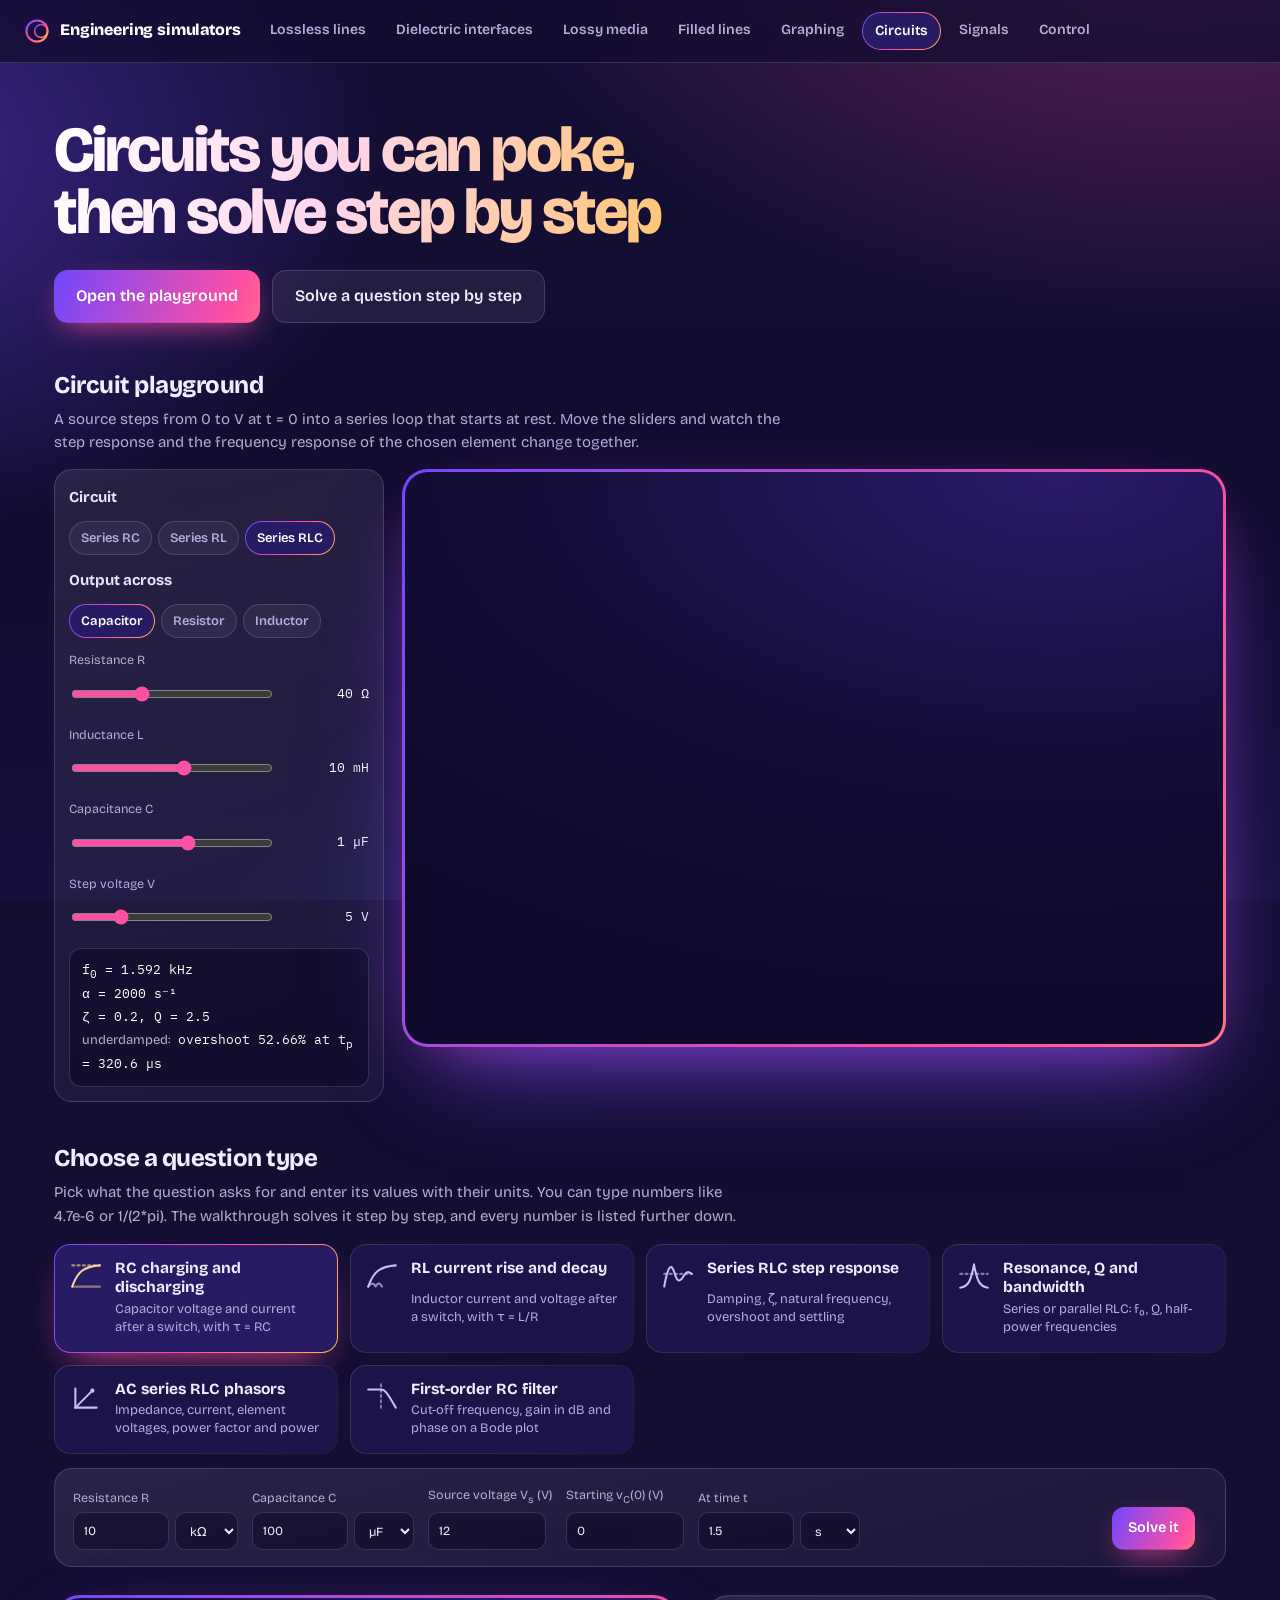
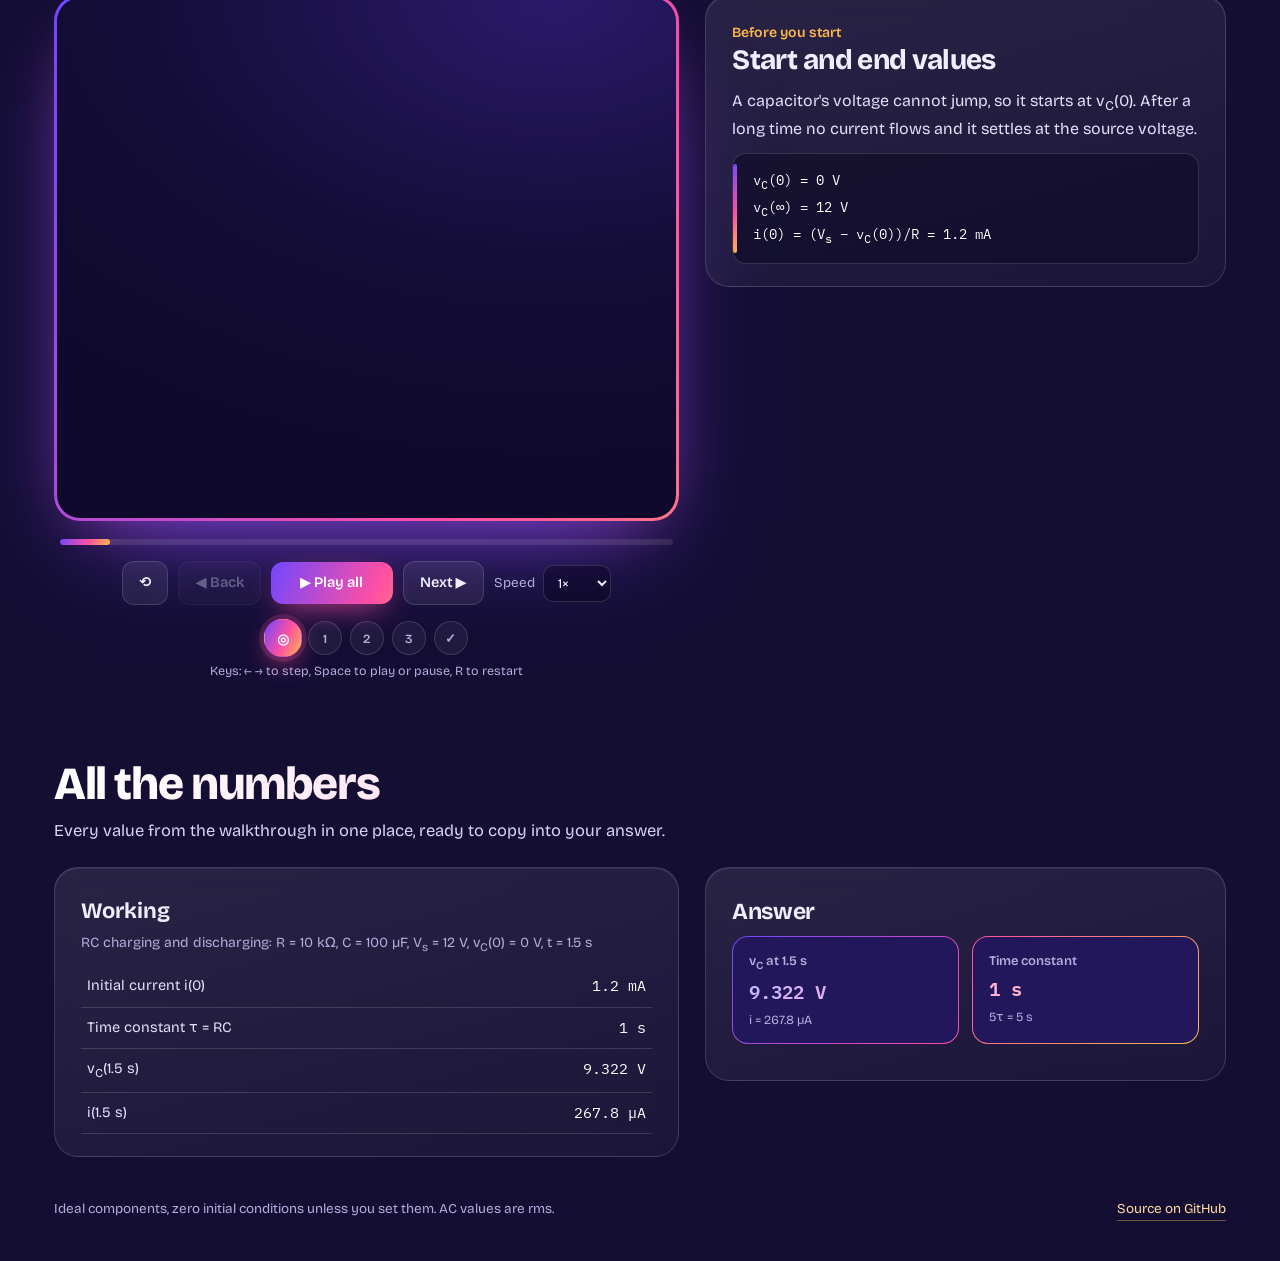
==== circuits.html @ 30e0de11 "Add graphing, circuits, signals and control simulators - Graphing calculator: Desmos-style playgroun" ====
<!DOCTYPE html>
<html lang="en">
<head>
<meta charset="utf-8">
<meta name="viewport" content="width=device-width, initial-scale=1">
<title>Circuits — Engineering simulators</title>
<meta name="description" content="Live RC, RL and RLC circuit playground with step and frequency response, plus step-by-step transients, resonance, AC phasors and filters.">
<meta name="theme-color" content="#150f36">
<link rel="icon" href="data:image/svg+xml,%3Csvg xmlns='http://www.w3.org/2000/svg' viewBox='0 0 32 32'%3E%3Cdefs%3E%3ClinearGradient id='g' x1='0' y1='0' x2='1' y2='1'%3E%3Cstop offset='0' stop-color='%237047ff'/%3E%3Cstop offset='.55' stop-color='%23ff4fa3'/%3E%3Cstop offset='1' stop-color='%23ffb84d'/%3E%3C/linearGradient%3E%3C/defs%3E%3Ccircle cx='16' cy='16' r='14' fill='none' stroke='url(%23g)' stroke-width='3'/%3E%3Ccircle cx='21' cy='16' r='9' fill='none' stroke='url(%23g)' stroke-width='2'/%3E%3Cline x1='2' y1='16' x2='30' y2='16' stroke='url(%23g)' stroke-width='2'/%3E%3C/svg%3E">
<link rel="preconnect" href="https://fonts.googleapis.com">
<link rel="preconnect" href="https://fonts.gstatic.com" crossorigin>
<link href="https://fonts.googleapis.com/css2?family=Bricolage+Grotesque:opsz,wght@12..96,400..800&family=IBM+Plex+Mono:wght@400;600&display=swap" rel="stylesheet">
<link rel="stylesheet" href="site.css">
</head>
<body>
<nav class="topnav" aria-label="Simulators"><a class="brand" href="index.html"><svg viewBox="0 0 32 32" aria-hidden="true"><defs><linearGradient id="bg" x1="0" y1="0" x2="1" y2="1"><stop offset="0" stop-color="#7047ff"/><stop offset=".55" stop-color="#ff4fa3"/><stop offset="1" stop-color="#ffb84d"/></linearGradient></defs><circle cx="16" cy="16" r="13" fill="none" stroke="url(#bg)" stroke-width="2.6"/><circle cx="21" cy="16" r="8" fill="none" stroke="url(#bg)" stroke-width="1.8"/><path d="M3 16 H29" stroke="url(#bg)" stroke-width="1.8"/></svg><span>Engineering simulators</span></a><div class="navlinks"><a href="lossless.html">Lossless lines</a><a href="interfaces.html">Dielectric interfaces</a><a href="lossy-media.html">Lossy media</a><a href="filled-lines.html">Filled lines</a><a href="graph.html">Graphing</a><a href="circuits.html" aria-current="page">Circuits</a><a href="signals.html">Signals</a><a href="control.html">Control</a></div><script>(function(){var a=document.querySelector(".navlinks [aria-current]");if(a){var p=a.parentNode;if(p.scrollWidth>p.clientWidth)p.scrollLeft=a.offsetLeft-p.offsetLeft-p.clientWidth/2+a.offsetWidth/2;}})();</script></nav>
<header class="hero">
  <div>
    <h1 class="rise">Circuits you can poke, then solve step by step</h1>
    <div class="cta rise d1">
      <button class="btn primary big" id="hPlay">Open the playground</button>
      <button class="btn big" id="hPick">Solve a question step by step</button>
    </div>
  </div>
</header>

<section class="play" id="play">
  <div class="play-head">
    <h2>Circuit playground</h2>
    <p>A source steps from 0 to V at t = 0 into a series loop that starts at rest. Move the sliders and watch the step response and the frequency response of the chosen element change together.</p>
  </div>
  <div class="play-grid">
    <div class="play-side">
      <h3>Circuit</h3>
      <div class="seg2" id="ckCkt"><button type="button" data-v="RC">Series RC</button><button type="button" data-v="RL">Series RL</button><button type="button" data-v="RLC">Series RLC</button></div>
      <h3>Output across</h3>
      <div class="seg2" id="ckOut"><button type="button" data-v="C">Capacitor</button><button type="button" data-v="R">Resistor</button><button type="button" data-v="L">Inductor</button></div>
      <label class="ctl"><span>Resistance R</span><span class="row"><input type="range" id="ckR"><output id="ckRo"></output></span></label>
      <label class="ctl" id="rowL"><span>Inductance L</span><span class="row"><input type="range" id="ckL"><output id="ckLo"></output></span></label>
      <label class="ctl" id="rowC"><span>Capacitance C</span><span class="row"><input type="range" id="ckC"><output id="ckCo"></output></span></label>
      <label class="ctl"><span>Step voltage V</span><span class="row"><input type="range" id="ckV"><output id="ckVo"></output></span></label>
      <div class="readout" id="ckRead" aria-live="polite"></div>
    </div>
    <div class="play-canvas">
      <div class="frame"><div class="screen"><canvas id="ckCanvas" aria-label="Step response and frequency response of the circuit"></canvas></div></div>
    </div>
  </div>
</section>

<section class="modes" id="modes">
  <div class="modes-head">
    <h2>Choose a question type</h2>
    <p>Pick what the question asks for and enter its values with their units. You can type numbers like 4.7e-6 or 1/(2*pi). The walkthrough solves it step by step, and every number is listed further down.</p>
  </div>
  <div class="mode-grid" id="modeGrid"></div>
  <form class="inputs-bar" id="form" novalidate>
    <div class="fields" id="fields"></div>
    <div class="form-actions">
      <button class="btn primary" type="submit">Solve it</button>
      <span class="err" id="err" role="alert"></span>
    </div>
  </form>
</section>

<main id="lab">
  <section id="stage">
    <div class="frame"><div class="screen">
      <canvas id="scene" aria-label="Animated picture of the solution"></canvas>
    </div></div>
    <div class="progress"><i id="pfill"></i></div>
    <div class="controls">
      <button class="btn" id="bRestart" title="Restart (R)" aria-label="Restart">⟲</button>
      <button class="btn" id="bBack" title="Previous step (←)">◀ Back</button>
      <button class="btn primary" id="bPlay" title="Play all / pause (Space)" style="min-width:122px">▶ Play all</button>
      <button class="btn" id="bNext" title="Next step (→)">Next ▶</button>
      <label class="speed">Speed
        <select id="speed"><option value="0.5">0.5×</option><option value="1" selected>1×</option><option value="1.5">1.5×</option><option value="2">2×</option></select>
      </label>
    </div>
    <div class="dots" id="dots"></div>
    <div class="hint">Keys: ← → to step, Space to play or pause, R to restart</div>
  </section>

  <aside class="panel">
    <div id="pcontent">
      <div class="stepno" id="stepno"></div>
      <h2 id="stitle"></h2>
      <div id="sbody"></div>
      <div class="work" id="swork"></div>
    </div>
  </aside>
</main>

<section class="results" id="results">
  <div class="complete-head">
    <h2>All the numbers</h2>
    <p>Every value from the walkthrough in one place, ready to copy into your answer.</p>
  </div>
  <div class="results-grid">
    <div class="panel"><h3 style="margin:0 0 4px;font-size:22px">Working</h3><p class="sub" id="resSub" style="color:var(--muted);margin:0 0 10px;font-size:14px"></p><table class="table" id="resTable"></table></div>
    <aside class="panel solution"><h3>Answer</h3><div id="resAns"></div></aside>
  </div>
</section>

<footer>
  <span>Ideal components, zero initial conditions unless you set them. AC values are rms.</span>
  <a href="https://github.com/shourayaVishnoi/smith-chart-simulator">Source on GitHub</a>
</footer>
<script src="mathx.js"></script>
<script src="plot.js"></script>
<script src="circuits.js"></script>
<script src="formula-engine.js"></script>
</body>
</html>
---- site.css ----
:root{
    --night:#150f36; --night-2:#23175a; --violet:#7047ff; --magenta:#ff4fa3; --amber:#ffb84d; --cyan:#41d9e8;
    --text:#f1edff; --muted:#b4acdc; --glass:rgba(255,255,255,.06); --stroke:rgba(255,255,255,.14);
    --paper:#fdfcff; --ink:#221b45;
    --c-r:#e0367a; --c-x:#0f8fb3; --c-s:#e58a00; --c-y:#6c3cf0; --c-m:#13906a;
    --grad:linear-gradient(115deg,var(--violet),var(--magenta) 55%,var(--amber));
    --ease:cubic-bezier(.2,.7,.2,1);
  }
  *{box-sizing:border-box}
  html{scroll-behavior:smooth}
  html{background:#140e33}
  body{
    margin:0;min-height:100vh;color:var(--text);line-height:1.55;position:relative;
    font-family:"Bricolage Grotesque",system-ui,-apple-system,"Segoe UI",sans-serif;
  }
  body::before{
    content:"";position:fixed;inset:0;z-index:-1;pointer-events:none;
    background:
      radial-gradient(1100px 650px at 92% -8%, rgba(255,79,163,.30), transparent 62%),
      radial-gradient(900px 640px at -12% 18%, rgba(112,71,255,.45), transparent 60%),
      radial-gradient(900px 700px at 60% 112%, rgba(65,217,232,.16), transparent 62%),
      linear-gradient(180deg,#150f36 0%,#120c2f 55%,#170f3c 100%);
  }
  ::selection{background:rgba(255,79,163,.4)}
  :focus-visible{outline:2px solid var(--amber);outline-offset:3px;border-radius:8px}

  /* ---------- hero ---------- */
  .hero{max-width:1220px;margin:0 auto;padding:56px 24px 34px}
  .hero h1{max-width:16ch}
  .hero h1{
    margin:0 0 26px;font-size:clamp(38px,5.4vw,64px);line-height:.98;letter-spacing:-.035em;font-weight:800;
    font-variation-settings:"opsz" 96;text-wrap:balance;
    background:linear-gradient(100deg,#ffffff 0%,#ffd6ec 45%,#ffc677 100%);-webkit-background-clip:text;background-clip:text;color:transparent;
  }
  .lede{font-size:18px;color:#d9d3f7;max-width:46ch;margin:0 0 18px}
  .chips{display:flex;flex-wrap:wrap;gap:8px;margin:0 0 26px}
  .chip{font-family:"IBM Plex Mono",ui-monospace,monospace;font-size:13.5px;padding:6px 12px;border-radius:999px;background:rgba(255,255,255,.07);border:1px solid var(--stroke);color:#efeaff}
  .chip.find{border-color:rgba(255,184,77,.5);color:#ffd9a0;background:rgba(255,184,77,.08)}
  .cta{display:flex;flex-wrap:wrap;gap:12px}
  .rise{opacity:0;transform:translateY(14px);animation:rise .8s var(--ease) forwards}
  .rise.d1{animation-delay:.08s}.rise.d2{animation-delay:.18s}.rise.d3{animation-delay:.28s}.rise.d4{animation-delay:.38s}
  @keyframes rise{to{opacity:1;transform:none}}

  .wave-card{margin:0;border-radius:24px;padding:18px 18px 14px;background:linear-gradient(160deg,rgba(255,255,255,.09),rgba(255,255,255,.03));border:1px solid var(--stroke);box-shadow:0 40px 90px -40px rgba(255,79,163,.55),inset 0 1px 0 rgba(255,255,255,.08);backdrop-filter:blur(10px)}
  .wave-card canvas{width:100%;height:300px;display:block}
  .online{max-width:1220px;margin:0 auto;padding:30px 24px 10px}
  .online-head h2{margin:0 0 8px;font-size:clamp(26px,3.4vw,38px);letter-spacing:-.03em;font-weight:800;text-wrap:balance;
    background:linear-gradient(100deg,#ffffff 0%,#ffd6ec 50%,#ffc677 100%);-webkit-background-clip:text;background-clip:text;color:transparent}
  .online-head p{color:#d9d3f7;max-width:78ch;margin:0 0 18px;font-size:16px}
  .online-head p b{color:#fff}
  .wave-card figcaption{font-size:14px;color:var(--muted);margin-top:8px;padding:0 4px}
  .wave-card figcaption b{color:#fff;font-weight:600}
  .wkey{display:flex;flex-wrap:wrap;gap:4px 16px;font-size:12.5px;color:var(--muted);padding:0 4px 4px}
  .wkey span{display:inline-flex;align-items:center;gap:6px}
  .wkey i{width:16px;height:3px;border-radius:2px;display:inline-block}

  /* ---------- buttons ---------- */
  .btn{
    font:inherit;font-weight:600;font-size:14.5px;color:var(--text);cursor:pointer;
    padding:10px 16px;border-radius:12px;border:1px solid var(--stroke);background:rgba(255,255,255,.07);
    transition:transform .18s var(--ease),background .25s,box-shadow .25s,border-color .25s,opacity .2s;
  }
  .btn:hover{background:rgba(255,255,255,.13);transform:translateY(-1px)}
  .btn:active{transform:translateY(0) scale(.97)}
  .btn:disabled{opacity:.35;cursor:default;transform:none}
  .btn.primary{
    border:none;color:#fff;background:var(--grad);background-size:160% 100%;background-position:0% 50%;
    box-shadow:0 10px 30px -10px rgba(255,79,163,.85);transition:transform .18s var(--ease),background-position .5s var(--ease),box-shadow .3s;
  }
  .btn.primary:hover{background-position:100% 50%;box-shadow:0 14px 36px -10px rgba(255,79,163,1)}
  .btn.big{padding:13px 22px;font-size:16px;border-radius:14px}

  /* ---------- lab ---------- */
  main{max-width:1220px;margin:0 auto;padding:18px 24px 40px;display:grid;grid-template-columns:minmax(0,1.2fr) minmax(0,1fr);gap:26px;align-items:start;scroll-margin-top:16px}
  .frame{
    padding:3px;border-radius:26px;
    background:linear-gradient(120deg,var(--violet),var(--magenta),var(--amber),var(--cyan),var(--violet));background-size:300% 300%;
    animation:flow 14s linear infinite;box-shadow:0 40px 100px -40px rgba(112,71,255,.9),0 20px 60px -30px rgba(255,79,163,.6);
  }
  @keyframes flow{0%{background-position:0% 50%}100%{background-position:300% 50%}}
  .paper{background:var(--paper);border-radius:23px;padding:12px}
  svg#chart{width:100%;height:auto;display:block}
  .halo{paint-order:stroke;stroke:#fff;stroke-width:4px;stroke-linejoin:round}
  .progress{height:6px;border-radius:99px;background:rgba(255,255,255,.1);margin:18px 6px 0;overflow:hidden}
  .progress i{display:block;height:100%;width:0;border-radius:99px;background:var(--grad);box-shadow:0 0 18px rgba(255,79,163,.8)}
  .controls{display:flex;flex-wrap:wrap;gap:10px;align-items:center;justify-content:center;margin-top:16px}
  .speed{display:flex;align-items:center;gap:8px;font-size:13.5px;color:var(--muted)}
  select,input{font:inherit;color:var(--text);background:rgba(10,6,32,.45);border:1px solid var(--stroke);border-radius:10px;padding:8px 10px;transition:border-color .2s,box-shadow .2s}
  select:focus,input:focus{outline:none;border-color:var(--magenta);box-shadow:0 0 0 3px rgba(255,79,163,.25)}
  select option{background:#1d1450}
  .dots{display:flex;flex-wrap:wrap;justify-content:center;gap:8px;margin:16px 0 6px}
  .dot{width:34px;height:34px;border-radius:50%;border:1px solid var(--stroke);background:rgba(255,255,255,.05);color:var(--muted);font:600 12.5px "Bricolage Grotesque",sans-serif;cursor:pointer;padding:0;
       transition:transform .3s var(--ease),background .35s,color .3s,box-shadow .35s,border-color .3s}
  .dot:hover{transform:translateY(-2px);border-color:rgba(255,255,255,.35)}
  .dot.done{background:rgba(255,255,255,.14);color:#fff}
  .dot.active{background:var(--grad);color:#fff;border-color:transparent;transform:scale(1.14);box-shadow:0 0 0 4px rgba(255,79,163,.18),0 8px 22px -6px rgba(255,79,163,.9)}
  .hint{font-size:12.5px;color:var(--muted);text-align:center;margin-top:6px}

  .panel{border-radius:24px;padding:26px 26px 22px;background:linear-gradient(165deg,rgba(255,255,255,.09),rgba(255,255,255,.035));border:1px solid var(--stroke);backdrop-filter:blur(12px);box-shadow:inset 0 1px 0 rgba(255,255,255,.08);position:sticky;top:16px}
  .stepno{font-size:14px;font-weight:600;color:var(--amber)}
  .panel h2{margin:2px 0 12px;font-size:28px;line-height:1.12;letter-spacing:-.02em;font-weight:750}
  .panel p{margin:0 0 12px;font-size:16px;color:#e4dffb}
  .panel b{color:#fff}
  .work{position:relative;background:rgba(10,6,32,.5);border:1px solid var(--stroke);border-radius:14px;padding:14px 16px 14px 20px;font-family:"IBM Plex Mono",ui-monospace,monospace;font-size:14px;line-height:1.8;overflow-x:auto;color:#fff}
  .work::before{content:"";position:absolute;left:0;top:10px;bottom:10px;width:4px;border-radius:4px;background:var(--grad)}
  .work:empty{display:none}
  .work .c{color:var(--muted);font-family:"Bricolage Grotesque",sans-serif;font-size:13.5px}
  .answer{display:grid;grid-template-columns:repeat(auto-fit,minmax(215px,1fr));gap:12px;margin:6px 0 14px}
  .ans{border-radius:16px;padding:14px 16px;border:1.5px solid transparent;animation:pop .6s var(--ease) both}
  .ans:nth-child(2){animation-delay:.12s}
  @keyframes pop{from{opacity:0;transform:translateY(10px) scale(.96)}to{opacity:1;transform:none}}
  .ans .k{font-size:13px;font-weight:600;color:var(--muted)}
  .ans .v{font-family:"IBM Plex Mono",monospace;font-size:19px;white-space:nowrap;font-weight:600;margin:4px 0 2px;background-clip:text;-webkit-background-clip:text;color:transparent}
  .ans .s{font-size:12.5px;color:var(--muted)}
  .ans.y{background:linear-gradient(#21175a,#21175a) padding-box,linear-gradient(135deg,var(--violet),var(--magenta)) border-box}
  .ans.y .v{background-image:linear-gradient(90deg,#c9b8ff,#ff9fd0)}
  .ans.s1{background:linear-gradient(#21175a,#21175a) padding-box,linear-gradient(135deg,var(--magenta),var(--amber)) border-box}
  .ans.s1 .v{background-image:linear-gradient(90deg,#ffb1d6,#ffcf80)}
  .legend{display:flex;flex-wrap:wrap;gap:8px 16px;margin-top:18px;font-size:13px;color:var(--muted)}
  .legend span{display:inline-flex;align-items:center;gap:7px}
  .legend i{width:20px;height:4px;border-radius:2px;display:inline-block}
  .err{color:#ff8fb8;font-size:13.5px}


  /* ---------- question types ---------- */
  .modes{max-width:1220px;margin:0 auto;padding:12px 24px 10px;scroll-margin-top:12px}
  .modes-head h2{margin:0 0 4px;font-size:24px;letter-spacing:-.02em;font-weight:750}
  .modes-head p{margin:0 0 16px;color:var(--muted);font-size:15px;max-width:70ch}
  .mode-grid{display:grid;grid-template-columns:repeat(4,minmax(0,1fr));gap:12px}
  .mode-card{
    font:inherit;color:var(--text);text-align:left;cursor:pointer;display:grid;grid-template-columns:34px minmax(0,1fr);column-gap:12px;row-gap:3px;align-items:start;
    padding:14px 14px 15px;border-radius:16px;border:1.5px solid transparent;
    background:linear-gradient(#1c1449,#1c1449) padding-box,linear-gradient(135deg,rgba(255,255,255,.16),rgba(255,255,255,.06)) border-box;
    transition:transform .22s var(--ease),box-shadow .3s,background .3s;
  }
  .mode-card:hover{transform:translateY(-2px);box-shadow:0 12px 30px -18px rgba(112,71,255,.9)}
  .mode-card svg{grid-row:span 2;width:34px;height:34px;color:#c9bdff;transition:color .3s}
  .mode-card b{font-size:15.5px;font-weight:700;line-height:1.25}
  .mode-card span{font-size:13px;color:var(--muted);line-height:1.38}
  .mode-card[aria-pressed="true"]{background:linear-gradient(#271b63,#271b63) padding-box,var(--grad) border-box;box-shadow:0 16px 36px -18px rgba(255,79,163,.95)}
  .mode-card[aria-pressed="true"] svg{color:#ffd29a}
  .inputs-bar{margin-top:14px;padding:16px 18px;border-radius:18px;background:linear-gradient(165deg,rgba(255,255,255,.09),rgba(255,255,255,.035));border:1px solid var(--stroke);display:flex;flex-wrap:wrap;gap:14px 18px;align-items:flex-end}
  .fields{display:flex;flex-wrap:wrap;gap:12px 14px;align-items:flex-end;flex:1 1 520px}
  .field{display:flex;flex-direction:column;gap:5px;font-size:12.5px;color:var(--muted)}
  .field[hidden]{display:none}
  .field input{width:118px}
  .field select{min-width:150px}
  .field .len{display:flex;gap:6px}
  .field .len input{width:96px}
  .field .len select{min-width:0;width:auto}
  .form-actions{display:flex;align-items:center;gap:12px;flex-wrap:wrap}
  .err{color:#ff8fb8;font-size:13.5px;max-width:52ch}
  @media (max-width:940px){
    .mode-grid{grid-auto-flow:column;grid-template-columns:none;grid-auto-columns:minmax(230px,74%);overflow-x:auto;scroll-snap-type:x mandatory;padding-bottom:8px}
    .mode-card{scroll-snap-align:start}
  }
  @media (max-width:520px){ .modes{padding-left:16px;padding-right:16px} .field input{width:104px} }
  @media (prefers-reduced-motion:reduce){ .mode-card{transition:none} }

  footer{max-width:1220px;margin:0 auto;padding:6px 24px 40px;color:var(--muted);font-size:13.5px;display:flex;flex-wrap:wrap;gap:8px 20px;justify-content:space-between}
  footer a{color:#ffd9a0;text-decoration:none;border-bottom:1px solid rgba(255,184,77,.4);transition:color .2s,border-color .2s}
  footer a:hover{color:#fff;border-color:#fff}


  /* ---------- complete solution ---------- */
  .complete{max-width:1220px;margin:0 auto;padding:44px 24px 36px}
  .complete-head h2{text-wrap:balance;margin:0 0 10px;font-size:clamp(30px,4vw,46px);line-height:1.02;letter-spacing:-.03em;font-weight:800;
    background:linear-gradient(100deg,#ffffff 0%,#ffd6ec 50%,#ffc677 100%);-webkit-background-clip:text;background-clip:text;color:transparent}
  .complete-head p{color:#d9d3f7;max-width:64ch;margin:0 0 24px;font-size:16.5px}
  .complete-grid{display:grid;grid-template-columns:minmax(0,1.45fr) minmax(0,1fr);gap:26px;align-items:start}
  .frame.still{animation:none;background:linear-gradient(135deg,#7047ff,#ff4fa3 50%,#ffb84d)}
  .sheet-scroll{overflow:auto;background:#fff;padding:6px;-webkit-overflow-scrolling:touch}
  #full{width:100%;height:auto;display:block;transition:width .35s var(--ease)}
  .seg{display:inline-flex;border:1px solid var(--stroke);border-radius:12px;overflow:hidden}
  .seg .btn{border:none;border-radius:0;background:transparent}
  .seg .btn[aria-pressed="true"]{background:rgba(255,255,255,.16)}
  .seg .btn:hover{transform:none}
  .solution h3{margin:0 0 4px;font-size:23px;letter-spacing:-.015em}
  .solution .sub{color:var(--muted);font-size:14px;margin:0 0 10px}
  .readings{list-style:none;counter-reset:rd;margin:0 0 14px;padding:0}
  .readings li{counter-increment:rd;display:grid;grid-template-columns:28px minmax(0,1fr);column-gap:12px;padding:10px 0;border-bottom:1px solid var(--stroke)}
  .readings li::before{content:counter(rd);grid-row:span 2;width:26px;height:26px;border-radius:50%;background:rgba(255,255,255,.07);border:1px solid var(--stroke);display:grid;place-items:center;font-size:12.5px;font-weight:700;color:var(--amber)}
  .readings .rk{font-size:14.5px;color:#e4dffb}
  .readings .rv{font-family:"IBM Plex Mono",ui-monospace,monospace;font-size:14px;color:#fff}
  .extras{display:grid;grid-template-columns:1fr 1fr;gap:8px 14px;margin:0 0 14px;font-size:13.5px;color:var(--muted)}
  .extras b{display:block;font-family:"IBM Plex Mono",monospace;color:#fff;font-size:14px;font-weight:600}
  #full .sd{stroke-dasharray:1 1;stroke-dashoffset:1}
  .in-view #full .sd{animation:drawin 1.1s var(--ease) forwards;animation-delay:var(--d)}
  #full .fd{opacity:0}
  .in-view #full .fd{animation:fadein .6s var(--ease) forwards;animation-delay:var(--d)}
  @keyframes drawin{to{stroke-dashoffset:0}}
  @keyframes fadein{to{opacity:1}}
  @media (max-width:940px){.complete-grid{grid-template-columns:1fr}.solution{position:static}}
  @media (max-width:520px){.complete{padding-left:16px;padding-right:16px}.extras{grid-template-columns:1fr}}
  @media (prefers-reduced-motion:reduce){
    #full .sd{stroke-dasharray:none;stroke-dashoffset:0;animation:none!important}
    #full .fd{opacity:1;animation:none!important}
    #full{transition:none}
  }
  @media (max-width:940px){
    .hero{grid-template-columns:1fr;padding-top:36px;gap:26px}
    main{grid-template-columns:1fr}
    .panel{position:static}
  }
  @media (max-width:520px){
    .wave-card canvas{height:250px}
    .panel{padding:20px 18px}
    .panel h2{font-size:24px}
    .hero,main,footer,.online{padding-left:16px;padding-right:16px}
  }
  @media (prefers-reduced-motion:reduce){
    html{scroll-behavior:auto}
    .rise{animation:none;opacity:1;transform:none}
    .frame{animation:none}
    .ans{animation:none}
    .btn,.dot{transition:none}
  }

  /* ---------- top navigation (all pages) ---------- */
  .topnav{position:sticky;top:0;z-index:20;display:flex;align-items:center;gap:18px;padding:12px 24px;
    background:rgba(18,12,46,.72);backdrop-filter:blur(14px);-webkit-backdrop-filter:blur(14px);border-bottom:1px solid var(--stroke)}
  .topnav .brand{display:inline-flex;align-items:center;gap:10px;color:#fff;text-decoration:none;font-weight:800;font-size:16px;letter-spacing:-.01em;white-space:nowrap}
  .topnav .brand svg{width:26px;height:26px}
  .navlinks{display:flex;gap:6px;overflow-x:auto;scrollbar-width:none}
  .navlinks::-webkit-scrollbar{display:none}
  .navlinks a{color:var(--muted);text-decoration:none;font-size:14px;font-weight:600;padding:7px 12px;border-radius:999px;white-space:nowrap;transition:background .25s,color .25s}
  .navlinks a:hover{color:#fff;background:rgba(255,255,255,.08)}
  .navlinks a[aria-current="page"]{color:#fff;background:linear-gradient(#271b63,#271b63) padding-box,var(--grad) border-box;border:1px solid transparent}
  .hero .kicker-link{display:inline-block;margin:0 0 14px;color:#ffd9a0;text-decoration:none;font-weight:600;font-size:14px}
  .hero .kicker-link:hover{color:#fff}
  @media (max-width:640px){ .topnav{padding:10px 14px;gap:10px} .topnav .brand span{display:none} }

  /* ---------- home page ---------- */
  .home-hero{max-width:1220px;margin:0 auto;padding:64px 24px 26px}
  .home-hero h1{margin:0 0 16px;font-size:clamp(40px,6vw,74px);line-height:.96;letter-spacing:-.04em;font-weight:800;max-width:15ch;text-wrap:balance;
    background:linear-gradient(100deg,#ffffff 0%,#ffd6ec 45%,#ffc677 100%);-webkit-background-clip:text;background-clip:text;color:transparent}
  .home-hero p{margin:0;color:#d9d3f7;font-size:18px;max-width:58ch}
  .families{max-width:1220px;margin:0 auto;padding:18px 24px 44px;display:grid;grid-template-columns:repeat(2,minmax(0,1fr));gap:18px}
  .family{position:relative;display:grid;grid-template-rows:auto auto 1fr auto;gap:10px;padding:22px 22px 20px;border-radius:22px;text-decoration:none;color:var(--text);
    background:linear-gradient(#1b1347,#1b1347) padding-box,linear-gradient(135deg,rgba(255,255,255,.18),rgba(255,255,255,.05)) border-box;border:1.5px solid transparent;
    transition:transform .25s var(--ease),box-shadow .35s,background .35s;overflow:hidden}
  .family:hover,.family:focus-visible{transform:translateY(-3px);background:linear-gradient(#21175a,#21175a) padding-box,var(--grad) border-box;box-shadow:0 26px 60px -28px rgba(255,79,163,.9)}
  .family canvas{width:100%;height:150px;display:block;border-radius:14px;background:rgba(10,6,32,.55)}
  .family h2{margin:4px 0 0;font-size:24px;letter-spacing:-.02em;font-weight:780}
  .family p{margin:0;color:#d4cdf5;font-size:15px}
  .family ul{margin:2px 0 0;padding:0;list-style:none;display:flex;flex-wrap:wrap;gap:6px}
  .family li{font-size:12.5px;color:#e9e4ff;padding:4px 10px;border-radius:999px;background:rgba(255,255,255,.07);border:1px solid var(--stroke)}
  .family .go{justify-self:start;margin-top:6px;font-weight:700;font-size:15px;color:#ffd29a}
  .family .tag{position:absolute;top:18px;right:18px;font-size:12px;font-weight:700;color:#9fe9f2;padding:3px 9px;border-radius:999px;border:1px solid rgba(65,217,232,.4);background:rgba(65,217,232,.08)}
  main.home-main{display:block;max-width:none;padding:0;margin:0}
  .group{max-width:1220px;margin:0 auto}
  .group-head{padding:22px 24px 0}
  .group-head h2{margin:0 0 4px;font-size:28px;letter-spacing:-.025em;font-weight:780}
  .group-head p{margin:0;color:var(--muted);font-size:15px}
  @media (max-width:860px){ .families{grid-template-columns:1fr} }
  @media (max-width:520px){ .group-head{padding-left:16px;padding-right:16px} }
  @media (max-width:520px){ .home-hero,.families{padding-left:16px;padding-right:16px} }

  /* ---------- formula walkthrough pages ---------- */
  .screen{border-radius:23px;background:radial-gradient(120% 90% at 80% 0%,#2a1a6a 0%,#140d38 55%,#0f0a2b 100%);padding:10px}
  .screen canvas{width:100%;height:500px;display:block}
  .results{max-width:1220px;margin:0 auto;padding:40px 24px 36px}
  .results-grid{display:grid;grid-template-columns:minmax(0,1.2fr) minmax(0,1fr);gap:26px;align-items:start}
  .table{width:100%;border-collapse:collapse;font-size:14.5px}
  .table td{padding:9px 6px;border-bottom:1px solid var(--stroke);vertical-align:top}
  .table td:first-child{color:#e4dffb}
  .table td:last-child{font-family:"IBM Plex Mono",ui-monospace,monospace;color:#fff;text-align:right;white-space:nowrap}
  @media (max-width:940px){ .results-grid{grid-template-columns:1fr} }
  @media (max-width:520px){ .screen canvas{height:330px} .results{padding-left:16px;padding-right:16px} }

  /* ---------- tool pages: playgrounds ---------- */
  .field input.wide{width:240px;font-family:"IBM Plex Mono",ui-monospace,monospace;font-size:14px}
  .play{max-width:1220px;margin:0 auto;padding:10px 24px 26px;scroll-margin-top:70px}
  .play-head h2{margin:0 0 4px;font-size:24px;letter-spacing:-.02em;font-weight:750}
  .play-head p{margin:0 0 14px;color:var(--muted);font-size:15px;max-width:76ch}
  .play-grid{display:grid;grid-template-columns:minmax(260px,330px) minmax(0,1fr);gap:18px;align-items:start}
  .play-side{border-radius:18px;padding:14px;background:linear-gradient(165deg,rgba(255,255,255,.09),rgba(255,255,255,.035));border:1px solid var(--stroke);display:flex;flex-direction:column;gap:12px}
  .play-side h3{margin:2px 0 0;font-size:15px;font-weight:700;color:#e9e4ff}
  .play-canvas .screen canvas{height:560px}
  .play-canvas .screen{padding:6px}
  .ctl{display:flex;flex-direction:column;gap:5px;font-size:12.5px;color:var(--muted)}
  .ctl .row{display:flex;align-items:center;gap:8px}
  .ctl output{font-family:"IBM Plex Mono",monospace;color:#fff;font-size:13px;min-width:86px;text-align:right}
  input[type=range]{flex:1;accent-color:#ff4fa3;min-width:0}
  .seg2{display:flex;flex-wrap:wrap;gap:6px}
  .seg2 button{font:inherit;font-size:13px;font-weight:600;color:var(--muted);background:rgba(255,255,255,.05);border:1px solid var(--stroke);border-radius:999px;padding:6px 11px;cursor:pointer;transition:background .2s,color .2s}
  .seg2 button[aria-pressed="true"]{color:#fff;background:linear-gradient(#271b63,#271b63) padding-box,var(--grad) border-box;border-color:transparent}
  .readout{font-family:"IBM Plex Mono",monospace;font-size:13px;line-height:1.75;color:#fff;background:rgba(10,6,32,.5);border:1px solid var(--stroke);border-radius:12px;padding:10px 12px}
  .readout .c{color:var(--muted);font-family:"Bricolage Grotesque",sans-serif}
  .hint2{font-size:12.5px;color:var(--muted)}
  /* graphing calculator expression list */
  .exprs{display:flex;flex-direction:column;gap:8px;max-height:470px;overflow:auto;padding-right:2px}
  .ex{display:grid;grid-template-columns:22px minmax(0,1fr) 26px;gap:8px;align-items:center;padding:8px;border-radius:12px;background:rgba(10,6,32,.45);border:1px solid var(--stroke)}
  .ex .sw{color:inherit;width:18px;height:18px;border-radius:50%;border:2px solid currentColor;cursor:pointer;padding:0;background:currentColor}
  .ex .sw[aria-pressed="false"]{background:transparent}
  .ex input.ein{width:100%;font-family:"IBM Plex Mono",monospace;font-size:14px;background:transparent;border:none;padding:4px 2px;color:#fff}
  .ex input.ein:focus{outline:none;box-shadow:none}
  .ex .del{font:inherit;background:none;border:none;color:var(--muted);cursor:pointer;font-size:18px;line-height:1;padding:0}
  .ex .del:hover{color:#fff}
  .ex .sub{grid-column:2 / 4;font-size:12px;color:var(--muted)}
  .ex .sub.err{color:#ff8fb8}
  .ex .sl{grid-column:2 / 4;display:flex;align-items:center;gap:6px;font-size:12px;color:var(--muted)}
  .ex .sl input[type=text]{width:46px;padding:3px 5px;font-size:12px}
  .ex .sl button{font:inherit;font-size:12px;background:rgba(255,255,255,.07);border:1px solid var(--stroke);color:#fff;border-radius:8px;padding:2px 8px;cursor:pointer}
  @media (max-width:940px){ .play-grid{grid-template-columns:1fr} .play-canvas .screen canvas{height:420px} }
  @media (max-width:520px){ .play{padding-left:16px;padding-right:16px} .play-canvas .screen canvas{height:340px} }
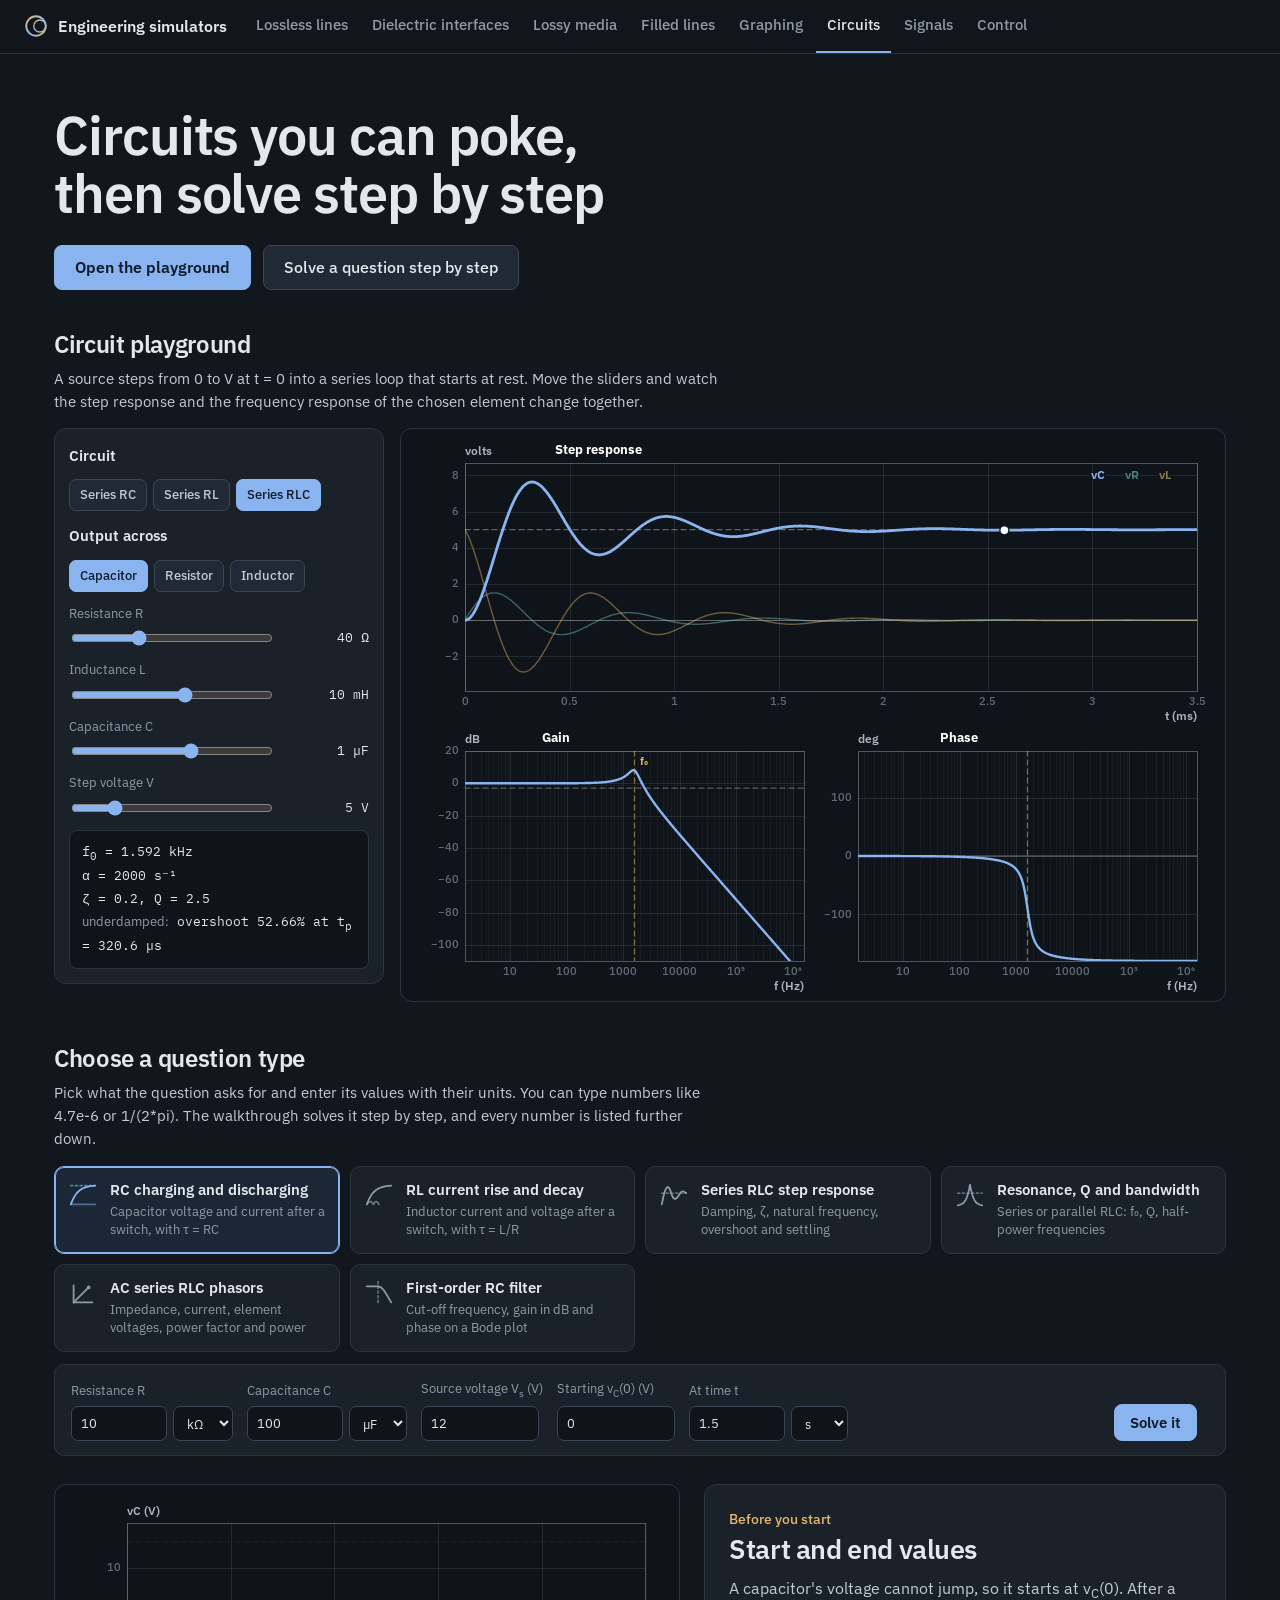
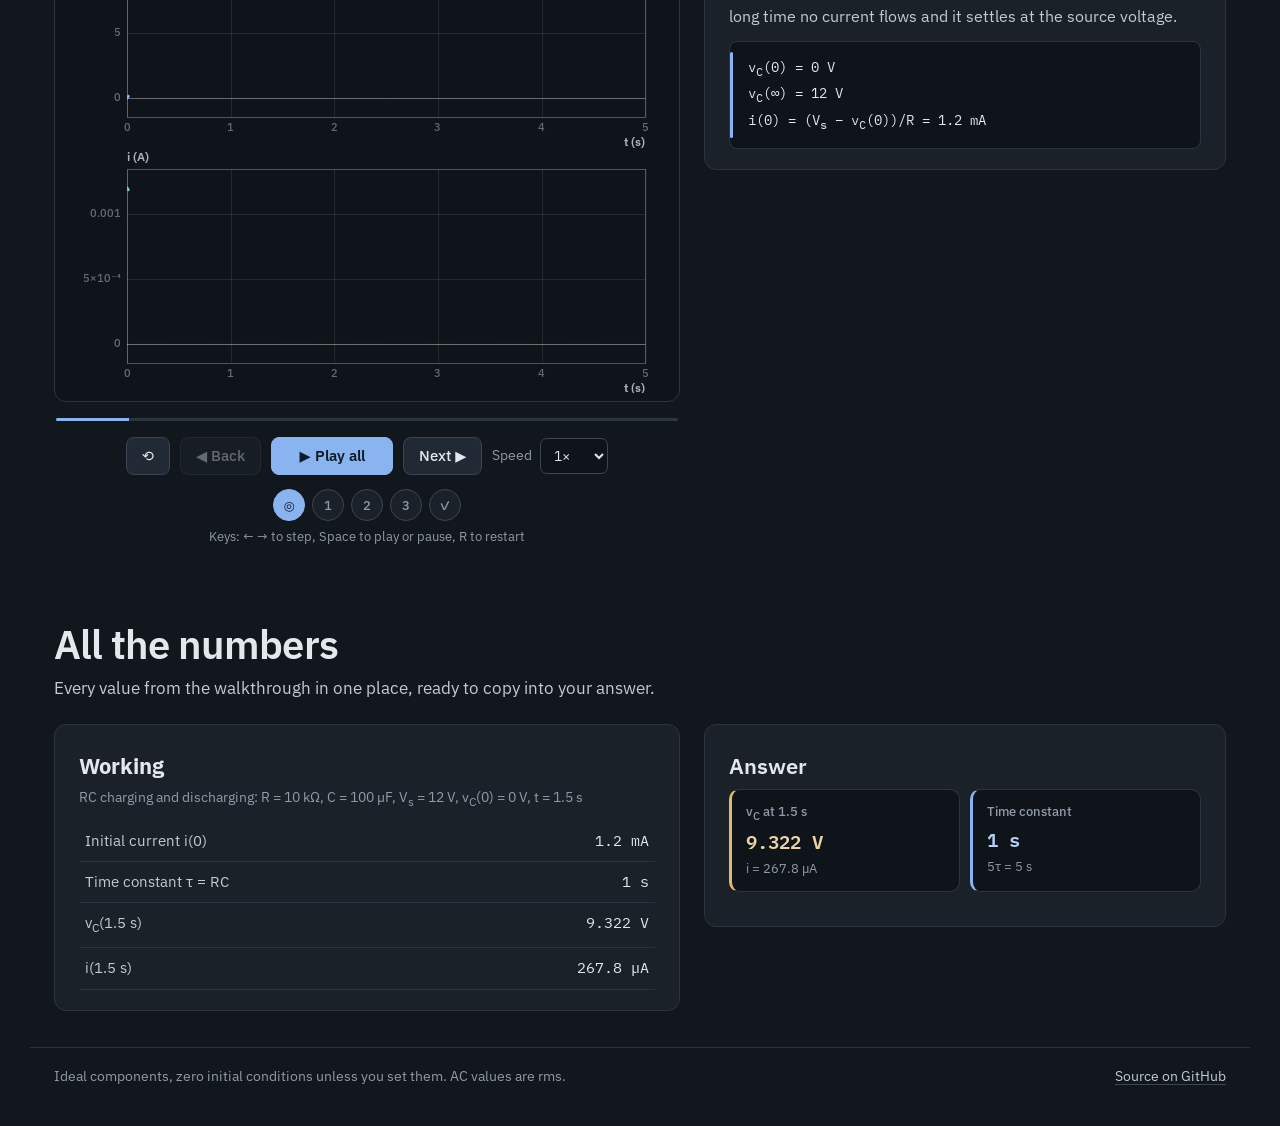
==== commit 54acd0fa: "Restyle the site with a calm dark theme Slate surfaces with thin borders, one soft-blue accent, mute" ====
--- a/circuits.html
+++ b/circuits.html
@@ -5,15 +5,15 @@
 <meta name="viewport" content="width=device-width, initial-scale=1">
 <title>Circuits — Engineering simulators</title>
 <meta name="description" content="Live RC, RL and RLC circuit playground with step and frequency response, plus step-by-step transients, resonance, AC phasors and filters.">
-<meta name="theme-color" content="#150f36">
-<link rel="icon" href="data:image/svg+xml,%3Csvg xmlns='http://www.w3.org/2000/svg' viewBox='0 0 32 32'%3E%3Cdefs%3E%3ClinearGradient id='g' x1='0' y1='0' x2='1' y2='1'%3E%3Cstop offset='0' stop-color='%237047ff'/%3E%3Cstop offset='.55' stop-color='%23ff4fa3'/%3E%3Cstop offset='1' stop-color='%23ffb84d'/%3E%3C/linearGradient%3E%3C/defs%3E%3Ccircle cx='16' cy='16' r='14' fill='none' stroke='url(%23g)' stroke-width='3'/%3E%3Ccircle cx='21' cy='16' r='9' fill='none' stroke='url(%23g)' stroke-width='2'/%3E%3Cline x1='2' y1='16' x2='30' y2='16' stroke='url(%23g)' stroke-width='2'/%3E%3C/svg%3E">
+<meta name="theme-color" content="#12171D">
+<link rel="icon" href="data:image/svg+xml,%3Csvg xmlns='http://www.w3.org/2000/svg' viewBox='0 0 32 32'%3E%3Cdefs%3E%3ClinearGradient id='g' x1='0' y1='0' x2='1' y2='1'%3E%3Cstop offset='0' stop-color='%23E2B86F'/%3E%3Cstop offset='.55' stop-color='%238AB4F0'/%3E%3Cstop offset='1' stop-color='%238AB4F0'/%3E%3C/linearGradient%3E%3C/defs%3E%3Ccircle cx='16' cy='16' r='14' fill='none' stroke='url(%23g)' stroke-width='3'/%3E%3Ccircle cx='21' cy='16' r='9' fill='none' stroke='url(%23g)' stroke-width='2'/%3E%3Cline x1='2' y1='16' x2='30' y2='16' stroke='url(%23g)' stroke-width='2'/%3E%3C/svg%3E">
 <link rel="preconnect" href="https://fonts.googleapis.com">
 <link rel="preconnect" href="https://fonts.gstatic.com" crossorigin>
-<link href="https://fonts.googleapis.com/css2?family=Bricolage+Grotesque:opsz,wght@12..96,400..800&family=IBM+Plex+Mono:wght@400;600&display=swap" rel="stylesheet">
+<link href="https://fonts.googleapis.com/css2?family=IBM+Plex+Sans:wght@400;500;600&family=IBM+Plex+Mono:wght@400;600&display=swap" rel="stylesheet">
 <link rel="stylesheet" href="site.css">
 </head>
 <body>
-<nav class="topnav" aria-label="Simulators"><a class="brand" href="index.html"><svg viewBox="0 0 32 32" aria-hidden="true"><defs><linearGradient id="bg" x1="0" y1="0" x2="1" y2="1"><stop offset="0" stop-color="#7047ff"/><stop offset=".55" stop-color="#ff4fa3"/><stop offset="1" stop-color="#ffb84d"/></linearGradient></defs><circle cx="16" cy="16" r="13" fill="none" stroke="url(#bg)" stroke-width="2.6"/><circle cx="21" cy="16" r="8" fill="none" stroke="url(#bg)" stroke-width="1.8"/><path d="M3 16 H29" stroke="url(#bg)" stroke-width="1.8"/></svg><span>Engineering simulators</span></a><div class="navlinks"><a href="lossless.html">Lossless lines</a><a href="interfaces.html">Dielectric interfaces</a><a href="lossy-media.html">Lossy media</a><a href="filled-lines.html">Filled lines</a><a href="graph.html">Graphing</a><a href="circuits.html" aria-current="page">Circuits</a><a href="signals.html">Signals</a><a href="control.html">Control</a></div><script>(function(){var a=document.querySelector(".navlinks [aria-current]");if(a){var p=a.parentNode;if(p.scrollWidth>p.clientWidth)p.scrollLeft=a.offsetLeft-p.offsetLeft-p.clientWidth/2+a.offsetWidth/2;}})();</script></nav>
+<nav class="topnav" aria-label="Simulators"><a class="brand" href="index.html"><svg viewBox="0 0 32 32" aria-hidden="true"><defs><linearGradient id="bg" x1="0" y1="0" x2="1" y2="1"><stop offset="0" stop-color="#E2B86F"/><stop offset=".55" stop-color="#8AB4F0"/><stop offset="1" stop-color="#E2B86F"/></linearGradient></defs><circle cx="16" cy="16" r="13" fill="none" stroke="url(#bg)" stroke-width="2.6"/><circle cx="21" cy="16" r="8" fill="none" stroke="url(#bg)" stroke-width="1.8"/><path d="M3 16 H29" stroke="url(#bg)" stroke-width="1.8"/></svg><span>Engineering simulators</span></a><div class="navlinks"><a href="lossless.html">Lossless lines</a><a href="interfaces.html">Dielectric interfaces</a><a href="lossy-media.html">Lossy media</a><a href="filled-lines.html">Filled lines</a><a href="graph.html">Graphing</a><a href="circuits.html" aria-current="page">Circuits</a><a href="signals.html">Signals</a><a href="control.html">Control</a></div><script>(function(){var a=document.querySelector(".navlinks [aria-current]");if(a){var p=a.parentNode;if(p.scrollWidth>p.clientWidth)p.scrollLeft=a.offsetLeft-p.offsetLeft-p.clientWidth/2+a.offsetWidth/2;}})();</script></nav>
 <header class="hero">
   <div>
     <h1 class="rise">Circuits you can poke, then solve step by step</h1>
--- a/site.css
+++ b/site.css
@@ -1,145 +1,117 @@
+  /* Engineering simulators — a calm dark theme: slate surfaces, thin borders,
+     muted plot colours, no glows or gradients. Smith charts stay on printed paper. */
   :root{
-    --night:#150f36; --night-2:#23175a; --violet:#7047ff; --magenta:#ff4fa3; --amber:#ffb84d; --cyan:#41d9e8;
-    --text:#f1edff; --muted:#b4acdc; --glass:rgba(255,255,255,.06); --stroke:rgba(255,255,255,.14);
-    --paper:#fdfcff; --ink:#221b45;
-    --c-r:#e0367a; --c-x:#0f8fb3; --c-s:#e58a00; --c-y:#6c3cf0; --c-m:#13906a;
-    --grad:linear-gradient(115deg,var(--violet),var(--magenta) 55%,var(--amber));
+    --bg:#12171D; --surface:#1A2129; --surface-2:#212A34; --sunken:#0F141A;
+    --edge:#2B3540; --edge-2:#3A4655;
+    --text:#E4E8ED; --ink-2:#C2CAD3; --muted:#8F9BA8;
+    --accent:#8AB4F0; --accent-ink:#0F1A2A; --sand:#E2B86F; --sage:#8FC79A; --rose:#E07A6E;
+    --paper:#F7F8FA;
+    --c-r:#C8372D; --c-x:#1F5FA8; --c-s:#C27606; --c-y:#6E45A8; --c-m:#2E7D4A;
+    --ui:"IBM Plex Sans",system-ui,-apple-system,"Segoe UI",sans-serif; --mono:"IBM Plex Mono",ui-monospace,monospace;
     --ease:cubic-bezier(.2,.7,.2,1);
   }
   *{box-sizing:border-box}
-  html{scroll-behavior:smooth}
-  html{background:#140e33}
-  body{
-    margin:0;min-height:100vh;color:var(--text);line-height:1.55;position:relative;
-    font-family:"Bricolage Grotesque",system-ui,-apple-system,"Segoe UI",sans-serif;
-  }
-  body::before{
-    content:"";position:fixed;inset:0;z-index:-1;pointer-events:none;
-    background:
-      radial-gradient(1100px 650px at 92% -8%, rgba(255,79,163,.30), transparent 62%),
-      radial-gradient(900px 640px at -12% 18%, rgba(112,71,255,.45), transparent 60%),
-      radial-gradient(900px 700px at 60% 112%, rgba(65,217,232,.16), transparent 62%),
-      linear-gradient(180deg,#150f36 0%,#120c2f 55%,#170f3c 100%);
-  }
-  ::selection{background:rgba(255,79,163,.4)}
-  :focus-visible{outline:2px solid var(--amber);outline-offset:3px;border-radius:8px}
+  html{scroll-behavior:smooth;background:var(--bg)}
+  body{margin:0;min-height:100vh;color:var(--text);line-height:1.55;position:relative;font-family:var(--ui);font-size:16px}
+  ::selection{background:rgba(138,180,240,.35)}
+  :focus-visible{outline:2px solid var(--accent);outline-offset:2px;border-radius:4px}
+  h1,h2,h3{font-family:var(--ui)}
 
   /* ---------- hero ---------- */
-  .hero{max-width:1220px;margin:0 auto;padding:56px 24px 34px}
-  .hero h1{max-width:16ch}
-  .hero h1{
-    margin:0 0 26px;font-size:clamp(38px,5.4vw,64px);line-height:.98;letter-spacing:-.035em;font-weight:800;
-    font-variation-settings:"opsz" 96;text-wrap:balance;
-    background:linear-gradient(100deg,#ffffff 0%,#ffd6ec 45%,#ffc677 100%);-webkit-background-clip:text;background-clip:text;color:transparent;
-  }
-  .lede{font-size:18px;color:#d9d3f7;max-width:46ch;margin:0 0 18px}
+  .hero{max-width:1220px;margin:0 auto;padding:52px 24px 30px}
+  .hero h1{max-width:18ch;margin:0 0 22px;font-size:clamp(34px,4.6vw,54px);line-height:1.08;letter-spacing:-.02em;font-weight:600;text-wrap:balance;color:var(--text)}
+  .lede{font-size:18px;color:var(--ink-2);max-width:48ch;margin:0 0 18px}
   .chips{display:flex;flex-wrap:wrap;gap:8px;margin:0 0 26px}
-  .chip{font-family:"IBM Plex Mono",ui-monospace,monospace;font-size:13.5px;padding:6px 12px;border-radius:999px;background:rgba(255,255,255,.07);border:1px solid var(--stroke);color:#efeaff}
-  .chip.find{border-color:rgba(255,184,77,.5);color:#ffd9a0;background:rgba(255,184,77,.08)}
+  .chip{font-family:var(--mono);font-size:13.5px;padding:5px 10px;border-radius:6px;background:var(--surface-2);border:1px solid var(--edge);color:var(--text)}
+  .chip.find{border-color:rgba(226,184,111,.5);color:#EBD3A2;background:rgba(226,184,111,.08)}
   .cta{display:flex;flex-wrap:wrap;gap:12px}
-  .rise{opacity:0;transform:translateY(14px);animation:rise .8s var(--ease) forwards}
-  .rise.d1{animation-delay:.08s}.rise.d2{animation-delay:.18s}.rise.d3{animation-delay:.28s}.rise.d4{animation-delay:.38s}
+  .rise{opacity:0;transform:translateY(8px);animation:rise .6s var(--ease) forwards}
+  .rise.d1{animation-delay:.06s}.rise.d2{animation-delay:.12s}.rise.d3{animation-delay:.18s}.rise.d4{animation-delay:.24s}
   @keyframes rise{to{opacity:1;transform:none}}
 
-  .wave-card{margin:0;border-radius:24px;padding:18px 18px 14px;background:linear-gradient(160deg,rgba(255,255,255,.09),rgba(255,255,255,.03));border:1px solid var(--stroke);box-shadow:0 40px 90px -40px rgba(255,79,163,.55),inset 0 1px 0 rgba(255,255,255,.08);backdrop-filter:blur(10px)}
-  .wave-card canvas{width:100%;height:300px;display:block}
+  /* standing-wave card on the Smith chart pages */
+  .wave-card{margin:0;border-radius:12px;padding:12px;background:var(--surface);border:1px solid var(--edge)}
+  .wave-card canvas{width:100%;height:300px;display:block;background:var(--sunken);border-radius:8px;border:1px solid var(--edge)}
   .online{max-width:1220px;margin:0 auto;padding:30px 24px 10px}
-  .online-head h2{margin:0 0 8px;font-size:clamp(26px,3.4vw,38px);letter-spacing:-.03em;font-weight:800;text-wrap:balance;
-    background:linear-gradient(100deg,#ffffff 0%,#ffd6ec 50%,#ffc677 100%);-webkit-background-clip:text;background-clip:text;color:transparent}
-  .online-head p{color:#d9d3f7;max-width:78ch;margin:0 0 18px;font-size:16px}
-  .online-head p b{color:#fff}
-  .wave-card figcaption{font-size:14px;color:var(--muted);margin-top:8px;padding:0 4px}
-  .wave-card figcaption b{color:#fff;font-weight:600}
+  .online-head h2{margin:0 0 8px;font-size:clamp(24px,3vw,34px);letter-spacing:-.015em;font-weight:600;text-wrap:balance;color:var(--text)}
+  .online-head p{color:var(--ink-2);max-width:78ch;margin:0 0 18px;font-size:16px}
+  .online-head p b{color:var(--text)}
+  .wave-card figcaption{font-size:14px;color:var(--muted);margin-top:9px;padding:0 4px}
+  .wave-card figcaption b{color:var(--text);font-weight:600}
   .wkey{display:flex;flex-wrap:wrap;gap:4px 16px;font-size:12.5px;color:var(--muted);padding:0 4px 4px}
   .wkey span{display:inline-flex;align-items:center;gap:6px}
   .wkey i{width:16px;height:3px;border-radius:2px;display:inline-block}
 
   /* ---------- buttons ---------- */
-  .btn{
-    font:inherit;font-weight:600;font-size:14.5px;color:var(--text);cursor:pointer;
-    padding:10px 16px;border-radius:12px;border:1px solid var(--stroke);background:rgba(255,255,255,.07);
-    transition:transform .18s var(--ease),background .25s,box-shadow .25s,border-color .25s,opacity .2s;
-  }
-  .btn:hover{background:rgba(255,255,255,.13);transform:translateY(-1px)}
-  .btn:active{transform:translateY(0) scale(.97)}
-  .btn:disabled{opacity:.35;cursor:default;transform:none}
-  .btn.primary{
-    border:none;color:#fff;background:var(--grad);background-size:160% 100%;background-position:0% 50%;
-    box-shadow:0 10px 30px -10px rgba(255,79,163,.85);transition:transform .18s var(--ease),background-position .5s var(--ease),box-shadow .3s;
-  }
-  .btn.primary:hover{background-position:100% 50%;box-shadow:0 14px 36px -10px rgba(255,79,163,1)}
-  .btn.big{padding:13px 22px;font-size:16px;border-radius:14px}
+  .btn{font:inherit;font-weight:500;font-size:14.5px;color:var(--text);cursor:pointer;line-height:1.2;padding:9px 15px;border-radius:8px;border:1px solid var(--edge-2);background:var(--surface-2);transition:background .15s,border-color .15s,color .15s}
+  .btn:hover{background:#28323E;border-color:#4A5768}
+  .btn:active{background:#1E2630}
+  .btn:disabled{opacity:.4;cursor:default}
+  .btn.primary{color:var(--accent-ink);border-color:var(--accent);background:var(--accent);font-weight:600}
+  .btn.primary:hover{background:#A0C3F4;border-color:#A0C3F4}
+  .btn.big{padding:12px 20px;font-size:16px}
 
   /* ---------- lab ---------- */
-  main{max-width:1220px;margin:0 auto;padding:18px 24px 40px;display:grid;grid-template-columns:minmax(0,1.2fr) minmax(0,1fr);gap:26px;align-items:start;scroll-margin-top:16px}
-  .frame{
-    padding:3px;border-radius:26px;
-    background:linear-gradient(120deg,var(--violet),var(--magenta),var(--amber),var(--cyan),var(--violet));background-size:300% 300%;
-    animation:flow 14s linear infinite;box-shadow:0 40px 100px -40px rgba(112,71,255,.9),0 20px 60px -30px rgba(255,79,163,.6);
-  }
-  @keyframes flow{0%{background-position:0% 50%}100%{background-position:300% 50%}}
-  .paper{background:var(--paper);border-radius:23px;padding:12px}
+  main{max-width:1220px;margin:0 auto;padding:18px 24px 40px;display:grid;grid-template-columns:minmax(0,1.2fr) minmax(0,1fr);gap:24px;align-items:start;scroll-margin-top:64px}
+  .frame{padding:0;border-radius:12px;background:transparent}
+  .paper{background:var(--paper);border-radius:12px;padding:12px;border:1px solid var(--edge)}
   svg#chart{width:100%;height:auto;display:block}
   .halo{paint-order:stroke;stroke:#fff;stroke-width:4px;stroke-linejoin:round}
-  .progress{height:6px;border-radius:99px;background:rgba(255,255,255,.1);margin:18px 6px 0;overflow:hidden}
-  .progress i{display:block;height:100%;width:0;border-radius:99px;background:var(--grad);box-shadow:0 0 18px rgba(255,79,163,.8)}
+  .progress{height:3px;border-radius:2px;background:var(--edge);margin:16px 2px 0;overflow:hidden}
+  .progress i{display:block;height:100%;width:0;background:var(--accent)}
   .controls{display:flex;flex-wrap:wrap;gap:10px;align-items:center;justify-content:center;margin-top:16px}
   .speed{display:flex;align-items:center;gap:8px;font-size:13.5px;color:var(--muted)}
-  select,input{font:inherit;color:var(--text);background:rgba(10,6,32,.45);border:1px solid var(--stroke);border-radius:10px;padding:8px 10px;transition:border-color .2s,box-shadow .2s}
-  select:focus,input:focus{outline:none;border-color:var(--magenta);box-shadow:0 0 0 3px rgba(255,79,163,.25)}
-  select option{background:#1d1450}
-  .dots{display:flex;flex-wrap:wrap;justify-content:center;gap:8px;margin:16px 0 6px}
-  .dot{width:34px;height:34px;border-radius:50%;border:1px solid var(--stroke);background:rgba(255,255,255,.05);color:var(--muted);font:600 12.5px "Bricolage Grotesque",sans-serif;cursor:pointer;padding:0;
-       transition:transform .3s var(--ease),background .35s,color .3s,box-shadow .35s,border-color .3s}
-  .dot:hover{transform:translateY(-2px);border-color:rgba(255,255,255,.35)}
-  .dot.done{background:rgba(255,255,255,.14);color:#fff}
-  .dot.active{background:var(--grad);color:#fff;border-color:transparent;transform:scale(1.14);box-shadow:0 0 0 4px rgba(255,79,163,.18),0 8px 22px -6px rgba(255,79,163,.9)}
+  select,input{font:inherit;color:var(--text);background:var(--sunken);border:1px solid var(--edge-2);border-radius:7px;padding:7px 9px;transition:border-color .15s,box-shadow .15s}
+  select:focus,input:focus{outline:none;border-color:var(--accent);box-shadow:0 0 0 3px rgba(138,180,240,.22)}
+  select option{background:var(--surface);color:var(--text)}
+  .dots{display:flex;flex-wrap:wrap;justify-content:center;gap:7px;margin:14px 0 6px}
+  .dot{width:32px;height:32px;border-radius:50%;border:1px solid var(--edge-2);background:var(--surface);color:var(--muted);font:500 12.5px var(--ui);cursor:pointer;padding:0;transition:background .2s,color .2s,border-color .2s}
+  .dot:hover{color:var(--text);border-color:#4A5768}
+  .dot.done{background:var(--surface-2);color:var(--ink-2)}
+  .dot.active{background:var(--accent);border-color:var(--accent);color:var(--accent-ink);font-weight:600}
   .hint{font-size:12.5px;color:var(--muted);text-align:center;margin-top:6px}
 
-  .panel{border-radius:24px;padding:26px 26px 22px;background:linear-gradient(165deg,rgba(255,255,255,.09),rgba(255,255,255,.035));border:1px solid var(--stroke);backdrop-filter:blur(12px);box-shadow:inset 0 1px 0 rgba(255,255,255,.08);position:sticky;top:16px}
-  .stepno{font-size:14px;font-weight:600;color:var(--amber)}
-  .panel h2{margin:2px 0 12px;font-size:28px;line-height:1.12;letter-spacing:-.02em;font-weight:750}
-  .panel p{margin:0 0 12px;font-size:16px;color:#e4dffb}
-  .panel b{color:#fff}
-  .work{position:relative;background:rgba(10,6,32,.5);border:1px solid var(--stroke);border-radius:14px;padding:14px 16px 14px 20px;font-family:"IBM Plex Mono",ui-monospace,monospace;font-size:14px;line-height:1.8;overflow-x:auto;color:#fff}
-  .work::before{content:"";position:absolute;left:0;top:10px;bottom:10px;width:4px;border-radius:4px;background:var(--grad)}
+  .panel{border-radius:12px;padding:24px 24px 20px;background:var(--surface);border:1px solid var(--edge);position:sticky;top:72px}
+  .stepno{font-size:14px;font-weight:500;color:var(--sand)}
+  .panel h2{margin:2px 0 12px;font-size:27px;line-height:1.15;letter-spacing:-.015em;font-weight:600;color:var(--text)}
+  .panel p{margin:0 0 12px;font-size:16px;color:var(--ink-2)}
+  .panel b{color:var(--text)}
+  .work{position:relative;background:var(--sunken);border:1px solid var(--edge);border-radius:8px;padding:13px 16px 13px 18px;font-family:var(--mono);font-size:14px;line-height:1.8;overflow-x:auto;color:var(--text)}
+  .work::before{content:"";position:absolute;left:0;top:10px;bottom:10px;width:3px;border-radius:2px;background:var(--accent)}
+  .work b{color:#fff}
   .work:empty{display:none}
-  .work .c{color:var(--muted);font-family:"Bricolage Grotesque",sans-serif;font-size:13.5px}
-  .answer{display:grid;grid-template-columns:repeat(auto-fit,minmax(215px,1fr));gap:12px;margin:6px 0 14px}
-  .ans{border-radius:16px;padding:14px 16px;border:1.5px solid transparent;animation:pop .6s var(--ease) both}
-  .ans:nth-child(2){animation-delay:.12s}
-  @keyframes pop{from{opacity:0;transform:translateY(10px) scale(.96)}to{opacity:1;transform:none}}
-  .ans .k{font-size:13px;font-weight:600;color:var(--muted)}
-  .ans .v{font-family:"IBM Plex Mono",monospace;font-size:19px;white-space:nowrap;font-weight:600;margin:4px 0 2px;background-clip:text;-webkit-background-clip:text;color:transparent}
+  .work .c{color:var(--muted);font-family:var(--ui);font-size:13.5px}
+  .answer{display:grid;grid-template-columns:repeat(auto-fit,minmax(215px,1fr));gap:10px;margin:6px 0 14px}
+  .ans{border-radius:10px;padding:12px 14px;background:var(--sunken);border:1px solid var(--edge);border-left:3px solid var(--sand);animation:pop .4s var(--ease) both}
+  .ans:nth-child(2){animation-delay:.06s}
+  @keyframes pop{from{opacity:0;transform:translateY(5px)}to{opacity:1;transform:none}}
+  .ans .k{font-size:13px;font-weight:500;color:var(--muted)}
+  .ans .v{font-family:var(--mono);font-size:19px;white-space:nowrap;font-weight:600;margin:4px 0 2px;color:var(--text)}
   .ans .s{font-size:12.5px;color:var(--muted)}
-  .ans.y{background:linear-gradient(#21175a,#21175a) padding-box,linear-gradient(135deg,var(--violet),var(--magenta)) border-box}
-  .ans.y .v{background-image:linear-gradient(90deg,#c9b8ff,#ff9fd0)}
-  .ans.s1{background:linear-gradient(#21175a,#21175a) padding-box,linear-gradient(135deg,var(--magenta),var(--amber)) border-box}
-  .ans.s1 .v{background-image:linear-gradient(90deg,#ffb1d6,#ffcf80)}
-  .legend{display:flex;flex-wrap:wrap;gap:8px 16px;margin-top:18px;font-size:13px;color:var(--muted)}
+  .ans .s b,.ans .k b{color:var(--ink-2)}
+  .ans.y{border-left-color:var(--sand)}
+  .ans.y .v{color:#EBD3A2}
+  .ans.s1{border-left-color:var(--accent)}
+  .ans.s1 .v{color:#B4CEF5}
+  .legend{display:flex;flex-wrap:wrap;gap:8px 16px;margin-top:16px;font-size:13px;color:var(--muted)}
   .legend span{display:inline-flex;align-items:center;gap:7px}
   .legend i{width:20px;height:4px;border-radius:2px;display:inline-block}
-  .err{color:#ff8fb8;font-size:13.5px}
-
+  .err{color:#EE9488;font-size:13.5px;max-width:52ch}
 
   /* ---------- question types ---------- */
-  .modes{max-width:1220px;margin:0 auto;padding:12px 24px 10px;scroll-margin-top:12px}
-  .modes-head h2{margin:0 0 4px;font-size:24px;letter-spacing:-.02em;font-weight:750}
-  .modes-head p{margin:0 0 16px;color:var(--muted);font-size:15px;max-width:70ch}
-  .mode-grid{display:grid;grid-template-columns:repeat(4,minmax(0,1fr));gap:12px}
-  .mode-card{
-    font:inherit;color:var(--text);text-align:left;cursor:pointer;display:grid;grid-template-columns:34px minmax(0,1fr);column-gap:12px;row-gap:3px;align-items:start;
-    padding:14px 14px 15px;border-radius:16px;border:1.5px solid transparent;
-    background:linear-gradient(#1c1449,#1c1449) padding-box,linear-gradient(135deg,rgba(255,255,255,.16),rgba(255,255,255,.06)) border-box;
-    transition:transform .22s var(--ease),box-shadow .3s,background .3s;
-  }
-  .mode-card:hover{transform:translateY(-2px);box-shadow:0 12px 30px -18px rgba(112,71,255,.9)}
-  .mode-card svg{grid-row:span 2;width:34px;height:34px;color:#c9bdff;transition:color .3s}
-  .mode-card b{font-size:15.5px;font-weight:700;line-height:1.25}
-  .mode-card span{font-size:13px;color:var(--muted);line-height:1.38}
-  .mode-card[aria-pressed="true"]{background:linear-gradient(#271b63,#271b63) padding-box,var(--grad) border-box;box-shadow:0 16px 36px -18px rgba(255,79,163,.95)}
-  .mode-card[aria-pressed="true"] svg{color:#ffd29a}
-  .inputs-bar{margin-top:14px;padding:16px 18px;border-radius:18px;background:linear-gradient(165deg,rgba(255,255,255,.09),rgba(255,255,255,.035));border:1px solid var(--stroke);display:flex;flex-wrap:wrap;gap:14px 18px;align-items:flex-end}
+  .modes{max-width:1220px;margin:0 auto;padding:12px 24px 10px;scroll-margin-top:64px}
+  .modes-head h2{margin:0 0 4px;font-size:24px;letter-spacing:-.015em;font-weight:600}
+  .modes-head p{margin:0 0 16px;color:var(--ink-2);font-size:15px;max-width:72ch}
+  .mode-grid{display:grid;grid-template-columns:repeat(4,minmax(0,1fr));gap:10px}
+  .mode-card{position:relative;font:inherit;color:var(--text);text-align:left;cursor:pointer;display:grid;grid-template-columns:30px minmax(0,1fr);column-gap:12px;row-gap:3px;align-items:start;
+    padding:13px 13px 14px;border-radius:10px;border:1px solid var(--edge);background:var(--surface);transition:background .15s,border-color .15s}
+  .mode-card:hover{border-color:var(--edge-2);background:#1D252E}
+  .mode-card svg{grid-row:span 2;width:30px;height:30px;color:var(--muted)}
+  .mode-card b{font-size:15px;font-weight:600;line-height:1.3}
+  .mode-card span{font-size:13px;color:var(--muted);line-height:1.4}
+  .mode-card[aria-pressed="true"]{border-color:var(--accent);background:#1C2735;box-shadow:inset 0 0 0 1px var(--accent)}
+  .mode-card[aria-pressed="true"] svg{color:var(--accent)}
+  .inputs-bar{margin-top:12px;padding:14px 16px;border-radius:10px;background:var(--surface);border:1px solid var(--edge);display:flex;flex-wrap:wrap;gap:14px 18px;align-items:flex-end}
   .fields{display:flex;flex-wrap:wrap;gap:12px 14px;align-items:flex-end;flex:1 1 520px}
   .field{display:flex;flex-direction:column;gap:5px;font-size:12.5px;color:var(--muted)}
   .field[hidden]{display:none}
@@ -149,7 +121,6 @@
   .field .len input{width:96px}
   .field .len select{min-width:0;width:auto}
   .form-actions{display:flex;align-items:center;gap:12px;flex-wrap:wrap}
-  .err{color:#ff8fb8;font-size:13.5px;max-width:52ch}
   @media (max-width:940px){
     .mode-grid{grid-auto-flow:column;grid-template-columns:none;grid-auto-columns:minmax(230px,74%);overflow-x:auto;scroll-snap-type:x mandatory;padding-bottom:8px}
     .mode-card{scroll-snap-align:start}
@@ -157,33 +128,31 @@
   @media (max-width:520px){ .modes{padding-left:16px;padding-right:16px} .field input{width:104px} }
   @media (prefers-reduced-motion:reduce){ .mode-card{transition:none} }
 
-  footer{max-width:1220px;margin:0 auto;padding:6px 24px 40px;color:var(--muted);font-size:13.5px;display:flex;flex-wrap:wrap;gap:8px 20px;justify-content:space-between}
-  footer a{color:#ffd9a0;text-decoration:none;border-bottom:1px solid rgba(255,184,77,.4);transition:color .2s,border-color .2s}
-  footer a:hover{color:#fff;border-color:#fff}
-
+  footer{max-width:1220px;margin:0 auto;padding:18px 24px 40px;color:var(--muted);font-size:13.5px;display:flex;flex-wrap:wrap;gap:8px 20px;justify-content:space-between;border-top:1px solid var(--edge)}
+  footer a{color:var(--ink-2);text-decoration:underline;text-decoration-color:var(--edge-2);text-underline-offset:3px}
+  footer a:hover{color:var(--text);text-decoration-color:var(--text)}
 
   /* ---------- complete solution ---------- */
-  .complete{max-width:1220px;margin:0 auto;padding:44px 24px 36px}
-  .complete-head h2{text-wrap:balance;margin:0 0 10px;font-size:clamp(30px,4vw,46px);line-height:1.02;letter-spacing:-.03em;font-weight:800;
-    background:linear-gradient(100deg,#ffffff 0%,#ffd6ec 50%,#ffc677 100%);-webkit-background-clip:text;background-clip:text;color:transparent}
-  .complete-head p{color:#d9d3f7;max-width:64ch;margin:0 0 24px;font-size:16.5px}
-  .complete-grid{display:grid;grid-template-columns:minmax(0,1.45fr) minmax(0,1fr);gap:26px;align-items:start}
-  .frame.still{animation:none;background:linear-gradient(135deg,#7047ff,#ff4fa3 50%,#ffb84d)}
-  .sheet-scroll{overflow:auto;background:#fff;padding:6px;-webkit-overflow-scrolling:touch}
+  .complete{max-width:1220px;margin:0 auto;padding:40px 24px 36px}
+  .complete-head h2{text-wrap:balance;margin:0 0 10px;font-size:clamp(26px,3.4vw,40px);line-height:1.1;letter-spacing:-.02em;font-weight:600;color:var(--text)}
+  .complete-head p{color:var(--ink-2);max-width:64ch;margin:0 0 22px;font-size:16.5px}
+  .complete-grid{display:grid;grid-template-columns:minmax(0,1.45fr) minmax(0,1fr);gap:24px;align-items:start}
+  .frame.still{animation:none}
+  .sheet-scroll{overflow:auto;background:#fff;padding:6px;border-radius:12px;border:1px solid var(--edge);-webkit-overflow-scrolling:touch}
   #full{width:100%;height:auto;display:block;transition:width .35s var(--ease)}
-  .seg{display:inline-flex;border:1px solid var(--stroke);border-radius:12px;overflow:hidden}
-  .seg .btn{border:none;border-radius:0;background:transparent}
-  .seg .btn[aria-pressed="true"]{background:rgba(255,255,255,.16)}
-  .seg .btn:hover{transform:none}
-  .solution h3{margin:0 0 4px;font-size:23px;letter-spacing:-.015em}
+  .seg{display:inline-flex;border:1px solid var(--edge-2);border-radius:8px;overflow:hidden}
+  .seg .btn{border:none;border-radius:0;background:var(--surface)}
+  .seg .btn+.btn{border-left:1px solid var(--edge-2)}
+  .seg .btn[aria-pressed="true"]{background:var(--accent);color:var(--accent-ink)}
+  .solution h3{margin:0 0 4px;font-size:22px;font-weight:600}
   .solution .sub{color:var(--muted);font-size:14px;margin:0 0 10px}
   .readings{list-style:none;counter-reset:rd;margin:0 0 14px;padding:0}
-  .readings li{counter-increment:rd;display:grid;grid-template-columns:28px minmax(0,1fr);column-gap:12px;padding:10px 0;border-bottom:1px solid var(--stroke)}
-  .readings li::before{content:counter(rd);grid-row:span 2;width:26px;height:26px;border-radius:50%;background:rgba(255,255,255,.07);border:1px solid var(--stroke);display:grid;place-items:center;font-size:12.5px;font-weight:700;color:var(--amber)}
-  .readings .rk{font-size:14.5px;color:#e4dffb}
-  .readings .rv{font-family:"IBM Plex Mono",ui-monospace,monospace;font-size:14px;color:#fff}
+  .readings li{counter-increment:rd;display:grid;grid-template-columns:28px minmax(0,1fr);column-gap:12px;padding:10px 0;border-bottom:1px solid var(--edge)}
+  .readings li::before{content:counter(rd);grid-row:span 2;width:26px;height:26px;border-radius:50%;background:var(--surface-2);border:1px solid var(--edge-2);display:grid;place-items:center;font-size:12.5px;font-weight:600;color:var(--sand)}
+  .readings .rk{font-size:14.5px;color:var(--ink-2)}
+  .readings .rv{font-family:var(--mono);font-size:14px;color:var(--text)}
   .extras{display:grid;grid-template-columns:1fr 1fr;gap:8px 14px;margin:0 0 14px;font-size:13.5px;color:var(--muted)}
-  .extras b{display:block;font-family:"IBM Plex Mono",monospace;color:#fff;font-size:14px;font-weight:600}
+  .extras b{display:block;font-family:var(--mono);color:var(--text);font-size:14px;font-weight:600}
   #full .sd{stroke-dasharray:1 1;stroke-dashoffset:1}
   .in-view #full .sd{animation:drawin 1.1s var(--ease) forwards;animation-delay:var(--d)}
   #full .fd{opacity:0}
@@ -198,109 +167,107 @@
     #full{transition:none}
   }
   @media (max-width:940px){
-    .hero{grid-template-columns:1fr;padding-top:36px;gap:26px}
+    .hero{grid-template-columns:1fr;padding-top:32px;gap:24px}
     main{grid-template-columns:1fr}
     .panel{position:static}
   }
   @media (max-width:520px){
     .wave-card canvas{height:250px}
-    .panel{padding:20px 18px}
-    .panel h2{font-size:24px}
+    .panel{padding:18px 16px}
+    .panel h2{font-size:23px}
     .hero,main,footer,.online{padding-left:16px;padding-right:16px}
   }
   @media (prefers-reduced-motion:reduce){
     html{scroll-behavior:auto}
     .rise{animation:none;opacity:1;transform:none}
-    .frame{animation:none}
     .ans{animation:none}
     .btn,.dot{transition:none}
   }
 
-  /* ---------- top navigation (all pages) ---------- */
-  .topnav{position:sticky;top:0;z-index:20;display:flex;align-items:center;gap:18px;padding:12px 24px;
-    background:rgba(18,12,46,.72);backdrop-filter:blur(14px);-webkit-backdrop-filter:blur(14px);border-bottom:1px solid var(--stroke)}
-  .topnav .brand{display:inline-flex;align-items:center;gap:10px;color:#fff;text-decoration:none;font-weight:800;font-size:16px;letter-spacing:-.01em;white-space:nowrap}
-  .topnav .brand svg{width:26px;height:26px}
-  .navlinks{display:flex;gap:6px;overflow-x:auto;scrollbar-width:none}
+  /* ---------- top bar (all pages) ---------- */
+  .topnav{position:sticky;top:0;z-index:20;display:flex;align-items:center;gap:18px;padding:0 24px;min-height:54px;background:rgba(18,23,29,.94);border-bottom:1px solid var(--edge)}
+  .topnav .brand{display:inline-flex;align-items:center;gap:10px;color:var(--text);text-decoration:none;font-weight:600;font-size:16px;white-space:nowrap}
+  .topnav .brand svg{width:24px;height:24px}
+  .navlinks{display:flex;gap:2px;overflow-x:auto;scrollbar-width:none;align-self:stretch}
   .navlinks::-webkit-scrollbar{display:none}
-  .navlinks a{color:var(--muted);text-decoration:none;font-size:14px;font-weight:600;padding:7px 12px;border-radius:999px;white-space:nowrap;transition:background .25s,color .25s}
-  .navlinks a:hover{color:#fff;background:rgba(255,255,255,.08)}
-  .navlinks a[aria-current="page"]{color:#fff;background:linear-gradient(#271b63,#271b63) padding-box,var(--grad) border-box;border:1px solid transparent}
-  .hero .kicker-link{display:inline-block;margin:0 0 14px;color:#ffd9a0;text-decoration:none;font-weight:600;font-size:14px}
-  .hero .kicker-link:hover{color:#fff}
-  @media (max-width:640px){ .topnav{padding:10px 14px;gap:10px} .topnav .brand span{display:none} }
+  .navlinks a{display:flex;align-items:center;color:var(--muted);text-decoration:none;font-size:14.5px;font-weight:500;padding:0 11px;white-space:nowrap;border-bottom:2px solid transparent;transition:color .15s,border-color .15s}
+  .navlinks a:hover{color:var(--text)}
+  .navlinks a[aria-current="page"]{color:var(--text);border-bottom-color:var(--accent)}
+  .hero .kicker-link{display:inline-block;margin:0 0 14px;color:var(--sand);text-decoration:none;font-weight:500;font-size:14px}
+  .hero .kicker-link:hover{color:var(--text)}
+  @media (max-width:640px){ .topnav{padding:0 14px;gap:8px} .topnav .brand span{display:none} }
 
   /* ---------- home page ---------- */
-  .home-hero{max-width:1220px;margin:0 auto;padding:64px 24px 26px}
-  .home-hero h1{margin:0 0 16px;font-size:clamp(40px,6vw,74px);line-height:.96;letter-spacing:-.04em;font-weight:800;max-width:15ch;text-wrap:balance;
-    background:linear-gradient(100deg,#ffffff 0%,#ffd6ec 45%,#ffc677 100%);-webkit-background-clip:text;background-clip:text;color:transparent}
-  .home-hero p{margin:0;color:#d9d3f7;font-size:18px;max-width:58ch}
-  .families{max-width:1220px;margin:0 auto;padding:18px 24px 44px;display:grid;grid-template-columns:repeat(2,minmax(0,1fr));gap:18px}
-  .family{position:relative;display:grid;grid-template-rows:auto auto 1fr auto;gap:10px;padding:22px 22px 20px;border-radius:22px;text-decoration:none;color:var(--text);
-    background:linear-gradient(#1b1347,#1b1347) padding-box,linear-gradient(135deg,rgba(255,255,255,.18),rgba(255,255,255,.05)) border-box;border:1.5px solid transparent;
-    transition:transform .25s var(--ease),box-shadow .35s,background .35s;overflow:hidden}
-  .family:hover,.family:focus-visible{transform:translateY(-3px);background:linear-gradient(#21175a,#21175a) padding-box,var(--grad) border-box;box-shadow:0 26px 60px -28px rgba(255,79,163,.9)}
-  .family canvas{width:100%;height:150px;display:block;border-radius:14px;background:rgba(10,6,32,.55)}
-  .family h2{margin:4px 0 0;font-size:24px;letter-spacing:-.02em;font-weight:780}
-  .family p{margin:0;color:#d4cdf5;font-size:15px}
+  .home-hero{max-width:1220px;margin:0 auto;padding:64px 24px 24px}
+  .home-hero h1{margin:0 0 16px;font-size:clamp(38px,5.2vw,64px);line-height:1.05;letter-spacing:-.025em;font-weight:600;max-width:17ch;text-wrap:balance;color:var(--text)}
+  .home-hero p{margin:0;color:var(--ink-2);font-size:18px;max-width:58ch}
+  .families{max-width:1220px;margin:0 auto;padding:16px 24px 40px;display:grid;grid-template-columns:repeat(2,minmax(0,1fr));gap:16px}
+  .family{position:relative;display:grid;grid-template-rows:auto auto 1fr auto;gap:10px;padding:16px 18px 18px;border-radius:12px;text-decoration:none;color:var(--text);background:var(--surface);border:1px solid var(--edge);transition:border-color .15s,background .15s}
+  .family:hover,.family:focus-visible{border-color:#4A5768;background:#1D252E}
+  .family canvas{width:100%;height:150px;display:block;border-radius:8px;background:var(--sunken);border:1px solid var(--edge)}
+  .family h2{margin:6px 0 0;font-size:23px;letter-spacing:-.015em;font-weight:600}
+  .family p{margin:0;color:var(--ink-2);font-size:15px}
   .family ul{margin:2px 0 0;padding:0;list-style:none;display:flex;flex-wrap:wrap;gap:6px}
-  .family li{font-size:12.5px;color:#e9e4ff;padding:4px 10px;border-radius:999px;background:rgba(255,255,255,.07);border:1px solid var(--stroke)}
-  .family .go{justify-self:start;margin-top:6px;font-weight:700;font-size:15px;color:#ffd29a}
-  .family .tag{position:absolute;top:18px;right:18px;font-size:12px;font-weight:700;color:#9fe9f2;padding:3px 9px;border-radius:999px;border:1px solid rgba(65,217,232,.4);background:rgba(65,217,232,.08)}
+  .family li{font-size:12.5px;color:var(--ink-2);padding:3px 9px;border-radius:6px;background:var(--surface-2);border:1px solid var(--edge)}
+  .family .go{justify-self:start;margin-top:6px;font-weight:500;font-size:15px;color:var(--accent)}
+  .family:hover .go{text-decoration:underline;text-underline-offset:3px}
+  .family .tag{position:absolute;top:26px;right:28px;font-size:12px;font-weight:500;color:var(--ink-2);padding:2px 8px;border-radius:6px;background:rgba(18,23,29,.85);border:1px solid var(--edge)}
   main.home-main{display:block;max-width:none;padding:0;margin:0}
   .group{max-width:1220px;margin:0 auto}
-  .group-head{padding:22px 24px 0}
-  .group-head h2{margin:0 0 4px;font-size:28px;letter-spacing:-.025em;font-weight:780}
+  .group-head{padding:24px 24px 0}
+  .group-head h2{margin:0 0 2px;font-size:26px;letter-spacing:-.015em;font-weight:600}
   .group-head p{margin:0;color:var(--muted);font-size:15px}
   @media (max-width:860px){ .families{grid-template-columns:1fr} }
   @media (max-width:520px){ .group-head{padding-left:16px;padding-right:16px} }
   @media (max-width:520px){ .home-hero,.families{padding-left:16px;padding-right:16px} }
 
   /* ---------- formula walkthrough pages ---------- */
-  .screen{border-radius:23px;background:radial-gradient(120% 90% at 80% 0%,#2a1a6a 0%,#140d38 55%,#0f0a2b 100%);padding:10px}
+  .screen{border-radius:12px;background:var(--sunken);padding:8px;border:1px solid var(--edge)}
   .screen canvas{width:100%;height:500px;display:block}
-  .results{max-width:1220px;margin:0 auto;padding:40px 24px 36px}
-  .results-grid{display:grid;grid-template-columns:minmax(0,1.2fr) minmax(0,1fr);gap:26px;align-items:start}
+  .results{max-width:1220px;margin:0 auto;padding:36px 24px 36px}
+  .results-grid{display:grid;grid-template-columns:minmax(0,1.2fr) minmax(0,1fr);gap:24px;align-items:start}
   .table{width:100%;border-collapse:collapse;font-size:14.5px}
-  .table td{padding:9px 6px;border-bottom:1px solid var(--stroke);vertical-align:top}
-  .table td:first-child{color:#e4dffb}
-  .table td:last-child{font-family:"IBM Plex Mono",ui-monospace,monospace;color:#fff;text-align:right;white-space:nowrap}
+  .table td{padding:9px 6px;border-bottom:1px solid var(--edge);vertical-align:top}
+  .table td:first-child{color:var(--ink-2)}
+  .table td:last-child{font-family:var(--mono);color:var(--text);text-align:right;white-space:nowrap}
   @media (max-width:940px){ .results-grid{grid-template-columns:1fr} }
   @media (max-width:520px){ .screen canvas{height:330px} .results{padding-left:16px;padding-right:16px} }
 
   /* ---------- tool pages: playgrounds ---------- */
-  .field input.wide{width:240px;font-family:"IBM Plex Mono",ui-monospace,monospace;font-size:14px}
-  .play{max-width:1220px;margin:0 auto;padding:10px 24px 26px;scroll-margin-top:70px}
-  .play-head h2{margin:0 0 4px;font-size:24px;letter-spacing:-.02em;font-weight:750}
-  .play-head p{margin:0 0 14px;color:var(--muted);font-size:15px;max-width:76ch}
-  .play-grid{display:grid;grid-template-columns:minmax(260px,330px) minmax(0,1fr);gap:18px;align-items:start}
-  .play-side{border-radius:18px;padding:14px;background:linear-gradient(165deg,rgba(255,255,255,.09),rgba(255,255,255,.035));border:1px solid var(--stroke);display:flex;flex-direction:column;gap:12px}
-  .play-side h3{margin:2px 0 0;font-size:15px;font-weight:700;color:#e9e4ff}
+  .field input.wide{width:240px;font-family:var(--mono);font-size:14px}
+  .play{max-width:1220px;margin:0 auto;padding:6px 24px 26px;scroll-margin-top:64px}
+  .play-head h2{margin:0 0 4px;font-size:24px;letter-spacing:-.015em;font-weight:600}
+  .play-head p{margin:0 0 14px;color:var(--ink-2);font-size:15px;max-width:76ch}
+  .play-grid{display:grid;grid-template-columns:minmax(260px,330px) minmax(0,1fr);gap:16px;align-items:start}
+  .play-side{border-radius:12px;padding:14px;background:var(--surface);border:1px solid var(--edge);display:flex;flex-direction:column;gap:12px}
+  .play-side h3{margin:2px 0 0;font-size:14.5px;font-weight:600;color:var(--text)}
   .play-canvas .screen canvas{height:560px}
   .play-canvas .screen{padding:6px}
   .ctl{display:flex;flex-direction:column;gap:5px;font-size:12.5px;color:var(--muted)}
   .ctl .row{display:flex;align-items:center;gap:8px}
-  .ctl output{font-family:"IBM Plex Mono",monospace;color:#fff;font-size:13px;min-width:86px;text-align:right}
-  input[type=range]{flex:1;accent-color:#ff4fa3;min-width:0}
+  .ctl output{font-family:var(--mono);color:var(--text);font-size:13px;min-width:86px;text-align:right}
+  input[type=range]{flex:1;accent-color:var(--accent);min-width:0;padding:0;background:transparent;border:none;box-shadow:none}
   .seg2{display:flex;flex-wrap:wrap;gap:6px}
-  .seg2 button{font:inherit;font-size:13px;font-weight:600;color:var(--muted);background:rgba(255,255,255,.05);border:1px solid var(--stroke);border-radius:999px;padding:6px 11px;cursor:pointer;transition:background .2s,color .2s}
-  .seg2 button[aria-pressed="true"]{color:#fff;background:linear-gradient(#271b63,#271b63) padding-box,var(--grad) border-box;border-color:transparent}
-  .readout{font-family:"IBM Plex Mono",monospace;font-size:13px;line-height:1.75;color:#fff;background:rgba(10,6,32,.5);border:1px solid var(--stroke);border-radius:12px;padding:10px 12px}
-  .readout .c{color:var(--muted);font-family:"Bricolage Grotesque",sans-serif}
+  .seg2 button{font:inherit;font-size:13px;font-weight:500;color:var(--ink-2);background:var(--surface-2);border:1px solid var(--edge-2);border-radius:7px;padding:5px 10px;cursor:pointer;transition:background .15s,color .15s,border-color .15s}
+  .seg2 button:hover{border-color:#4A5768;color:var(--text)}
+  .seg2 button[aria-pressed="true"]{color:var(--accent-ink);background:var(--accent);border-color:var(--accent)}
+  .readout{font-family:var(--mono);font-size:13px;line-height:1.75;color:var(--text);background:var(--sunken);border:1px solid var(--edge);border-radius:8px;padding:10px 12px}
+  .readout b{color:#fff}
+  .readout .c{color:var(--muted);font-family:var(--ui)}
   .hint2{font-size:12.5px;color:var(--muted)}
   /* graphing calculator expression list */
-  .exprs{display:flex;flex-direction:column;gap:8px;max-height:470px;overflow:auto;padding-right:2px}
-  .ex{display:grid;grid-template-columns:22px minmax(0,1fr) 26px;gap:8px;align-items:center;padding:8px;border-radius:12px;background:rgba(10,6,32,.45);border:1px solid var(--stroke)}
-  .ex .sw{color:inherit;width:18px;height:18px;border-radius:50%;border:2px solid currentColor;cursor:pointer;padding:0;background:currentColor}
+  .exprs{display:flex;flex-direction:column;gap:6px;max-height:470px;overflow:auto;padding-right:2px}
+  .ex{display:grid;grid-template-columns:22px minmax(0,1fr) 26px;gap:8px;align-items:center;padding:7px 8px;border-radius:8px;background:var(--sunken);border:1px solid var(--edge)}
+  .ex .sw{color:inherit;width:16px;height:16px;border-radius:50%;border:2px solid currentColor;cursor:pointer;padding:0;background:currentColor}
   .ex .sw[aria-pressed="false"]{background:transparent}
-  .ex input.ein{width:100%;font-family:"IBM Plex Mono",monospace;font-size:14px;background:transparent;border:none;padding:4px 2px;color:#fff}
+  .ex input.ein{width:100%;font-family:var(--mono);font-size:14px;background:transparent;border:none;padding:4px 2px;color:var(--text);box-shadow:none}
   .ex input.ein:focus{outline:none;box-shadow:none}
   .ex .del{font:inherit;background:none;border:none;color:var(--muted);cursor:pointer;font-size:18px;line-height:1;padding:0}
-  .ex .del:hover{color:#fff}
+  .ex .del:hover{color:var(--text)}
   .ex .sub{grid-column:2 / 4;font-size:12px;color:var(--muted)}
-  .ex .sub.err{color:#ff8fb8}
+  .ex .sub.err{color:#EE9488}
   .ex .sl{grid-column:2 / 4;display:flex;align-items:center;gap:6px;font-size:12px;color:var(--muted)}
   .ex .sl input[type=text]{width:46px;padding:3px 5px;font-size:12px}
-  .ex .sl button{font:inherit;font-size:12px;background:rgba(255,255,255,.07);border:1px solid var(--stroke);color:#fff;border-radius:8px;padding:2px 8px;cursor:pointer}
+  .ex .sl button{font:inherit;font-size:12px;background:var(--surface-2);border:1px solid var(--edge-2);color:var(--text);border-radius:6px;padding:2px 8px;cursor:pointer}
   @media (max-width:940px){ .play-grid{grid-template-columns:1fr} .play-canvas .screen canvas{height:420px} }
   @media (max-width:520px){ .play{padding-left:16px;padding-right:16px} .play-canvas .screen canvas{height:340px} }
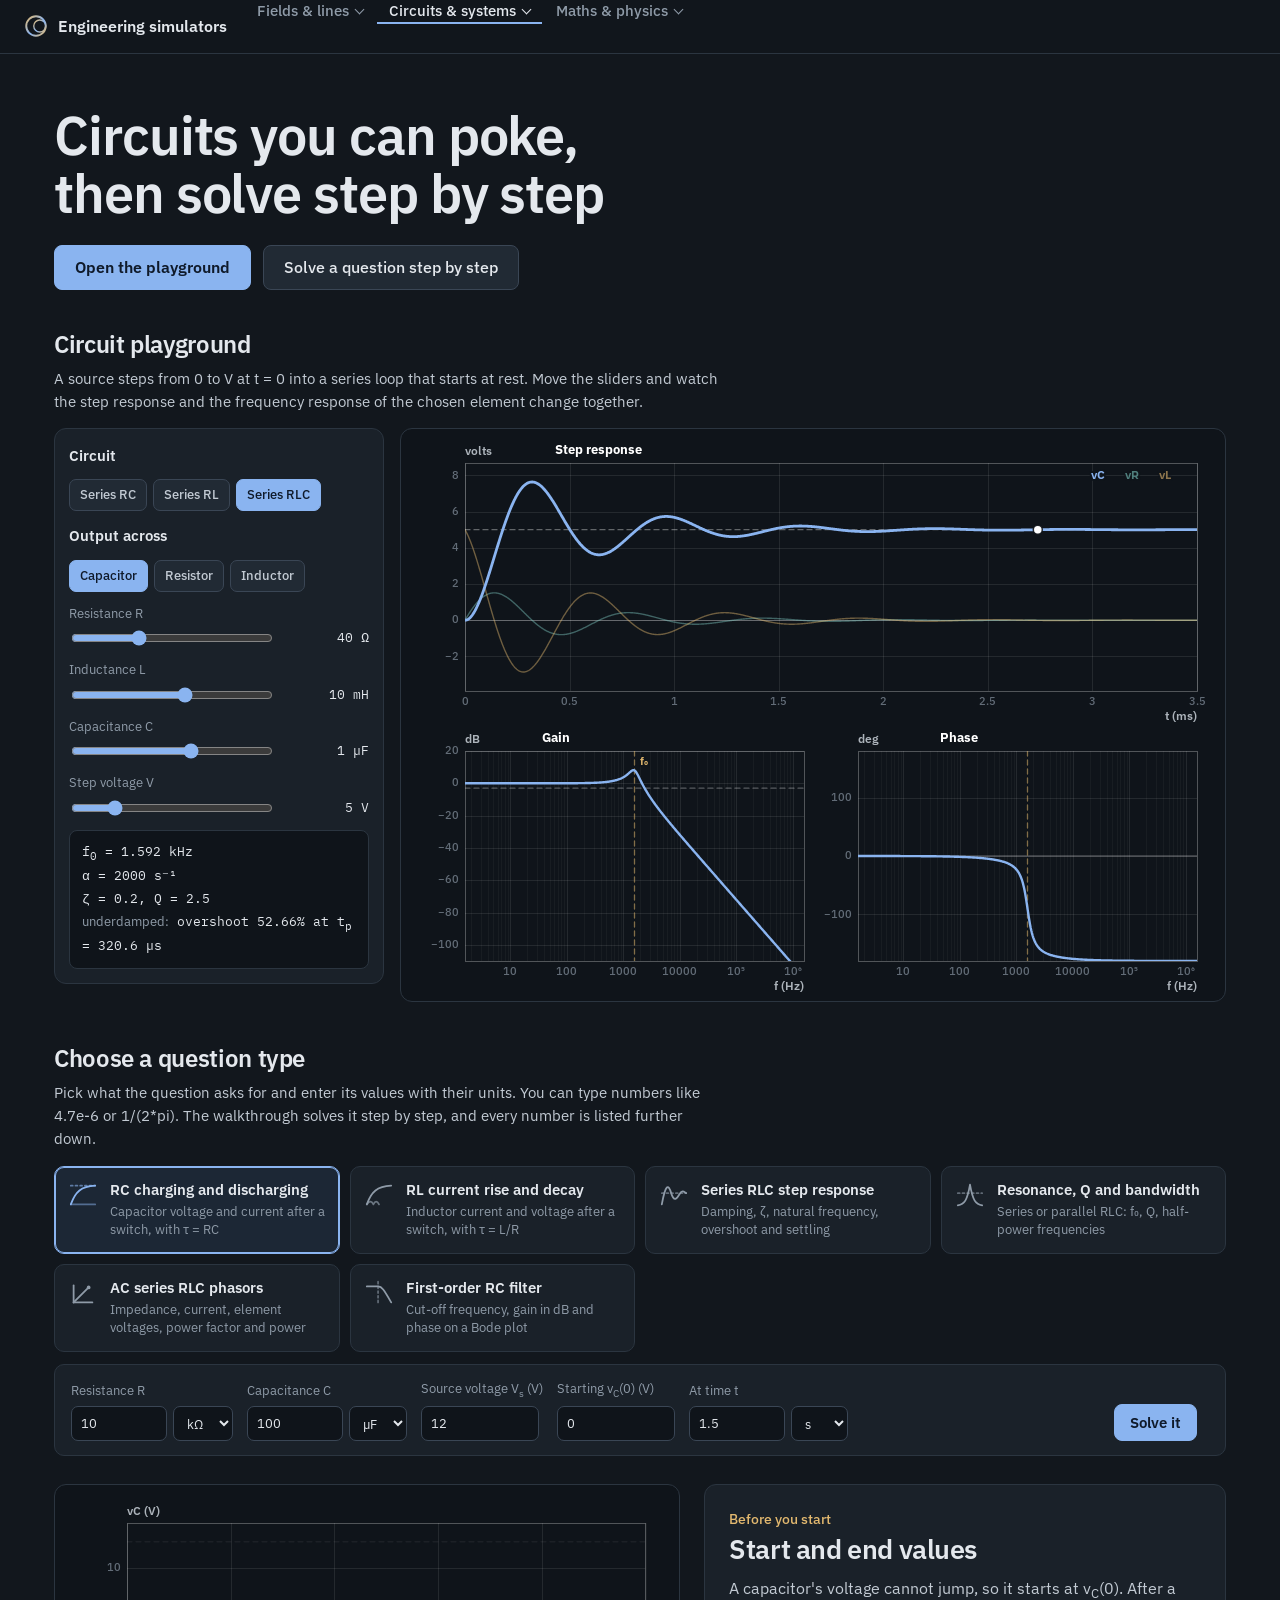
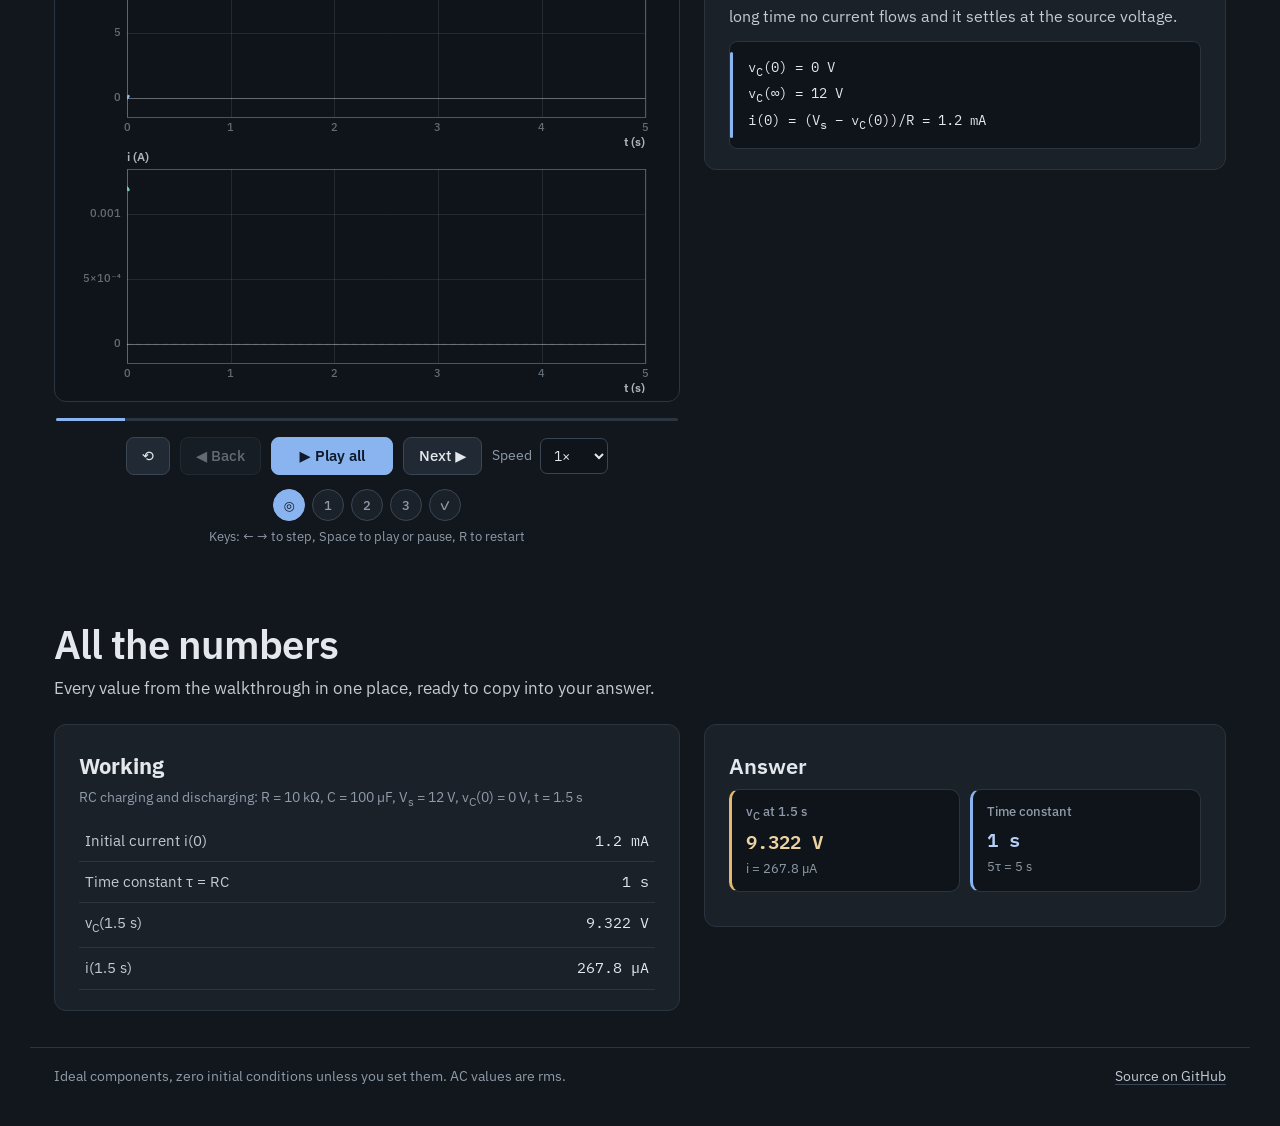
==== commit e5434e84: "Add six new simulators and grouped navigation New pages, each with a playground and step-by-step que" ====
--- a/circuits.html
+++ b/circuits.html
@@ -13,7 +13,7 @@
 <link rel="stylesheet" href="site.css">
 </head>
 <body>
-<nav class="topnav" aria-label="Simulators"><a class="brand" href="index.html"><svg viewBox="0 0 32 32" aria-hidden="true"><defs><linearGradient id="bg" x1="0" y1="0" x2="1" y2="1"><stop offset="0" stop-color="#E2B86F"/><stop offset=".55" stop-color="#8AB4F0"/><stop offset="1" stop-color="#E2B86F"/></linearGradient></defs><circle cx="16" cy="16" r="13" fill="none" stroke="url(#bg)" stroke-width="2.6"/><circle cx="21" cy="16" r="8" fill="none" stroke="url(#bg)" stroke-width="1.8"/><path d="M3 16 H29" stroke="url(#bg)" stroke-width="1.8"/></svg><span>Engineering simulators</span></a><div class="navlinks"><a href="lossless.html">Lossless lines</a><a href="interfaces.html">Dielectric interfaces</a><a href="lossy-media.html">Lossy media</a><a href="filled-lines.html">Filled lines</a><a href="graph.html">Graphing</a><a href="circuits.html" aria-current="page">Circuits</a><a href="signals.html">Signals</a><a href="control.html">Control</a></div><script>(function(){var a=document.querySelector(".navlinks [aria-current]");if(a){var p=a.parentNode;if(p.scrollWidth>p.clientWidth)p.scrollLeft=a.offsetLeft-p.offsetLeft-p.clientWidth/2+a.offsetWidth/2;}})();</script></nav>
+<nav class="topnav" aria-label="Simulators"><a class="brand" href="index.html"><svg viewBox="0 0 32 32" aria-hidden="true"><defs><linearGradient id="bg" x1="0" y1="0" x2="1" y2="1"><stop offset="0" stop-color="#E2B86F"/><stop offset=".55" stop-color="#8AB4F0"/><stop offset="1" stop-color="#E2B86F"/></linearGradient></defs><circle cx="16" cy="16" r="13" fill="none" stroke="url(#bg)" stroke-width="2.6"/><circle cx="21" cy="16" r="8" fill="none" stroke="url(#bg)" stroke-width="1.8"/><path d="M3 16 H29" stroke="url(#bg)" stroke-width="1.8"/></svg><span>Engineering simulators</span></a><div class="navlinks"><details class="ng"><summary><span>Fields<span class="ng-rest"> &amp; lines</span></span></summary><div class="ngm"><a href="electrostatics.html"><b>Electrostatics</b><span>Charges, field lines, Gauss, capacitors</span></a><a href="lossless.html"><b>Lossless lines</b><span>Smith chart, VSWR, stubs</span></a><a href="interfaces.html"><b>Dielectric interfaces</b><span>Reflection and transmission</span></a><a href="lossy-media.html"><b>Lossy media</b><span>Skin depth, loss tangent</span></a><a href="filled-lines.html"><b>Filled lines</b><span>Coax, twin-lead, microstrip</span></a></div></details><details class="ng"><summary class="here"><span>Circuits<span class="ng-rest"> &amp; systems</span></span></summary><div class="ngm"><a href="circuits.html" aria-current="page"><b>Circuits</b><span>DC, AC phasors, transients</span></a><a href="electronics.html"><b>Analog electronics</b><span>Diodes, BJTs, MOSFETs, op-amps</span></a><a href="logic.html"><b>Digital logic</b><span>K-maps, number bases, flip-flops</span></a><a href="signals.html"><b>Signals</b><span>Fourier, convolution, sampling</span></a><a href="control.html"><b>Control</b><span>Step response, Bode, root locus</span></a></div></details><details class="ng"><summary><span>Maths<span class="ng-rest"> &amp; physics</span></span></summary><div class="ngm"><a href="graph.html"><b>Graphing</b><span>Plot functions, roots, areas</span></a><a href="probability.html"><b>Probability</b><span>Distributions, Bayes, intervals</span></a><a href="matrices.html"><b>Matrices</b><span>Determinants, systems, eigenvalues</span></a><a href="mechanics.html"><b>Mechanics &amp; waves</b><span>Projectiles, oscillators, waves</span></a></div></details></div><script>(function(){var d=document.querySelectorAll(".topnav details");d.forEach(function(x){x.addEventListener("toggle",function(){if(x.open)d.forEach(function(y){if(y!==x)y.open=false;});});});document.addEventListener("click",function(e){d.forEach(function(x){if(x.open&&!x.contains(e.target))x.open=false;});});document.addEventListener("keydown",function(e){if(e.key==="Escape")d.forEach(function(x){if(x.open){x.open=false;x.querySelector("summary").focus();}});});})();</script></nav>
 <header class="hero">
   <div>
     <h1 class="rise">Circuits you can poke, then solve step by step</h1>
--- a/site.css
+++ b/site.css
@@ -86,7 +86,7 @@
   .ans:nth-child(2){animation-delay:.06s}
   @keyframes pop{from{opacity:0;transform:translateY(5px)}to{opacity:1;transform:none}}
   .ans .k{font-size:13px;font-weight:500;color:var(--muted)}
-  .ans .v{font-family:var(--mono);font-size:19px;white-space:nowrap;font-weight:600;margin:4px 0 2px;color:var(--text)}
+  .ans .v{font-family:var(--mono);font-size:19px;overflow-wrap:anywhere;font-weight:600;margin:4px 0 2px;color:var(--text)}
   .ans .s{font-size:12.5px;color:var(--muted)}
   .ans .s b,.ans .k b{color:var(--ink-2)}
   .ans.y{border-left-color:var(--sand)}
@@ -188,14 +188,25 @@
   .topnav{position:sticky;top:0;z-index:20;display:flex;align-items:center;gap:18px;padding:0 24px;min-height:54px;background:rgba(18,23,29,.94);border-bottom:1px solid var(--edge)}
   .topnav .brand{display:inline-flex;align-items:center;gap:10px;color:var(--text);text-decoration:none;font-weight:600;font-size:16px;white-space:nowrap}
   .topnav .brand svg{width:24px;height:24px}
-  .navlinks{display:flex;gap:2px;overflow-x:auto;scrollbar-width:none;align-self:stretch}
-  .navlinks::-webkit-scrollbar{display:none}
-  .navlinks a{display:flex;align-items:center;color:var(--muted);text-decoration:none;font-size:14.5px;font-weight:500;padding:0 11px;white-space:nowrap;border-bottom:2px solid transparent;transition:color .15s,border-color .15s}
-  .navlinks a:hover{color:var(--text)}
-  .navlinks a[aria-current="page"]{color:var(--text);border-bottom-color:var(--accent)}
+  .navlinks{display:flex;gap:2px;align-self:stretch}
+  .ng{position:relative;display:flex}
+  .ng summary{list-style:none;display:flex;align-items:center;gap:7px;cursor:pointer;color:var(--muted);font-size:14.5px;font-weight:500;padding:0 12px;white-space:nowrap;border-bottom:2px solid transparent;transition:color .15s,border-color .15s;user-select:none}
+  .ng summary::-webkit-details-marker{display:none}
+  .ng summary::after{content:"";width:6px;height:6px;border-right:1.6px solid currentColor;border-bottom:1.6px solid currentColor;transform:translateY(-2px) rotate(45deg);transition:transform .15s}
+  .ng[open] summary::after{transform:translateY(1px) rotate(-135deg)}
+  .ng summary:hover,.ng[open] summary{color:var(--text)}
+  .ng summary.here{color:var(--text);border-bottom-color:var(--accent)}
+  .ng summary:focus-visible{outline:2px solid var(--accent);outline-offset:-4px;border-radius:6px}
+  .ngm{position:absolute;top:calc(100% + 6px);left:0;min-width:300px;padding:6px;background:var(--surface-2);border:1px solid var(--edge);border-radius:10px;box-shadow:0 14px 34px rgba(0,0,0,.4);display:grid;gap:2px}
+  .ngm a{display:grid;gap:1px;padding:9px 12px;border-radius:7px;text-decoration:none;color:var(--text);border-left:2px solid transparent}
+  .ngm a b{font-weight:550;font-size:14.5px}
+  .ngm a span{font-size:12.5px;color:var(--muted)}
+  .ngm a:hover,.ngm a:focus-visible{background:rgba(138,180,240,.09);outline:none}
+  .ngm a[aria-current="page"]{border-left-color:var(--accent);background:rgba(138,180,240,.06)}
+  .ngm a[aria-current="page"] b{color:var(--accent)}
   .hero .kicker-link{display:inline-block;margin:0 0 14px;color:var(--sand);text-decoration:none;font-weight:500;font-size:14px}
   .hero .kicker-link:hover{color:var(--text)}
-  @media (max-width:640px){ .topnav{padding:0 14px;gap:8px} .topnav .brand span{display:none} }
+  @media (max-width:640px){ .topnav{padding:0 14px;gap:6px} .topnav .brand span{display:none} .ng summary{padding:0 9px} .ng-rest{display:none} .ng{position:static} .ngm{position:fixed;top:60px;left:10px;right:10px;min-width:0} }
 
   /* ---------- home page ---------- */
   .home-hero{max-width:1220px;margin:0 auto;padding:64px 24px 24px}
@@ -217,6 +228,11 @@
   .group-head{padding:24px 24px 0}
   .group-head h2{margin:0 0 2px;font-size:26px;letter-spacing:-.015em;font-weight:600}
   .group-head p{margin:0;color:var(--muted);font-size:15px}
+  @media (min-width:861px){
+    .family.wide{grid-column:1/-1;grid-template-columns:minmax(0,1.15fr) minmax(0,1fr);grid-template-rows:auto auto auto 1fr;column-gap:24px;align-content:start}
+    .family.wide canvas{grid-row:1/-1;height:240px}
+    .family.wide .tag{right:auto;left:28px}
+  }
   @media (max-width:860px){ .families{grid-template-columns:1fr} }
   @media (max-width:520px){ .group-head{padding-left:16px;padding-right:16px} }
   @media (max-width:520px){ .home-hero,.families{padding-left:16px;padding-right:16px} }
@@ -230,6 +246,7 @@
   .table td{padding:9px 6px;border-bottom:1px solid var(--edge);vertical-align:top}
   .table td:first-child{color:var(--ink-2)}
   .table td:last-child{font-family:var(--mono);color:var(--text);text-align:right;white-space:nowrap}
+  @media (max-width:640px){ .table td:last-child{white-space:normal;overflow-wrap:anywhere} }
   @media (max-width:940px){ .results-grid{grid-template-columns:1fr} }
   @media (max-width:520px){ .screen canvas{height:330px} .results{padding-left:16px;padding-right:16px} }
 
@@ -271,3 +288,12 @@
   .ex .sl button{font:inherit;font-size:12px;background:var(--surface-2);border:1px solid var(--edge-2);color:var(--text);border-radius:6px;padding:2px 8px;cursor:pointer}
   @media (max-width:940px){ .play-grid{grid-template-columns:1fr} .play-canvas .screen canvas{height:420px} }
   @media (max-width:520px){ .play{padding-left:16px;padding-right:16px} .play-canvas .screen canvas{height:340px} }
+  /* truth table on the logic page */
+  .ttwrap{max-height:300px;overflow:auto;border:1px solid var(--edge);border-radius:8px;background:var(--sunken)}
+  .tt{width:100%;border-collapse:collapse;font-family:var(--mono);font-size:12.5px;text-align:center}
+  .tt th{position:sticky;top:0;background:var(--surface-2);color:var(--ink-2);font-weight:600;padding:5px 4px}
+  .tt td{padding:3px 4px;border-top:1px solid var(--edge);color:var(--ink-2);cursor:pointer}
+  .tt td:first-child{color:var(--muted)}
+  .tt td.f{color:var(--text);font-weight:600}
+  .tt tr:hover td{background:rgba(138,180,240,.08)}
+  .tt tr.on td{background:rgba(226,184,111,.16);color:var(--text)}
